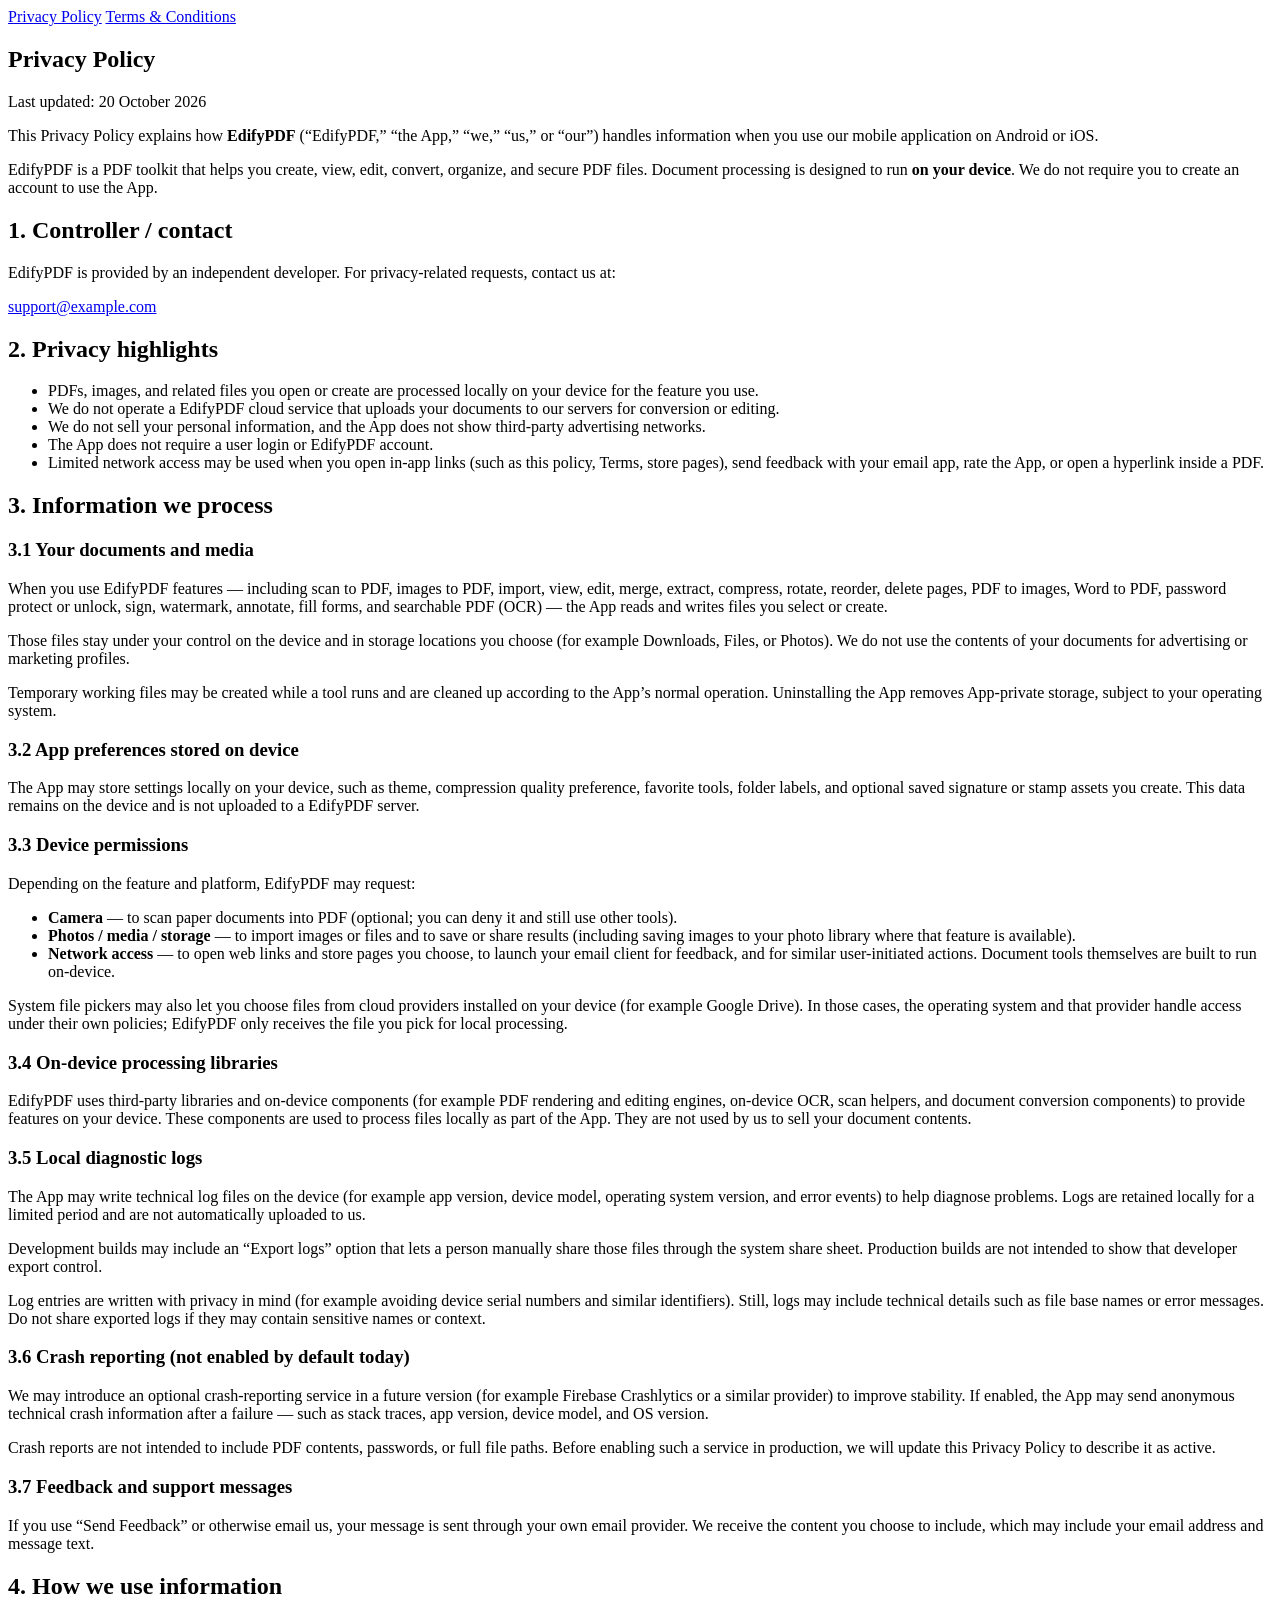
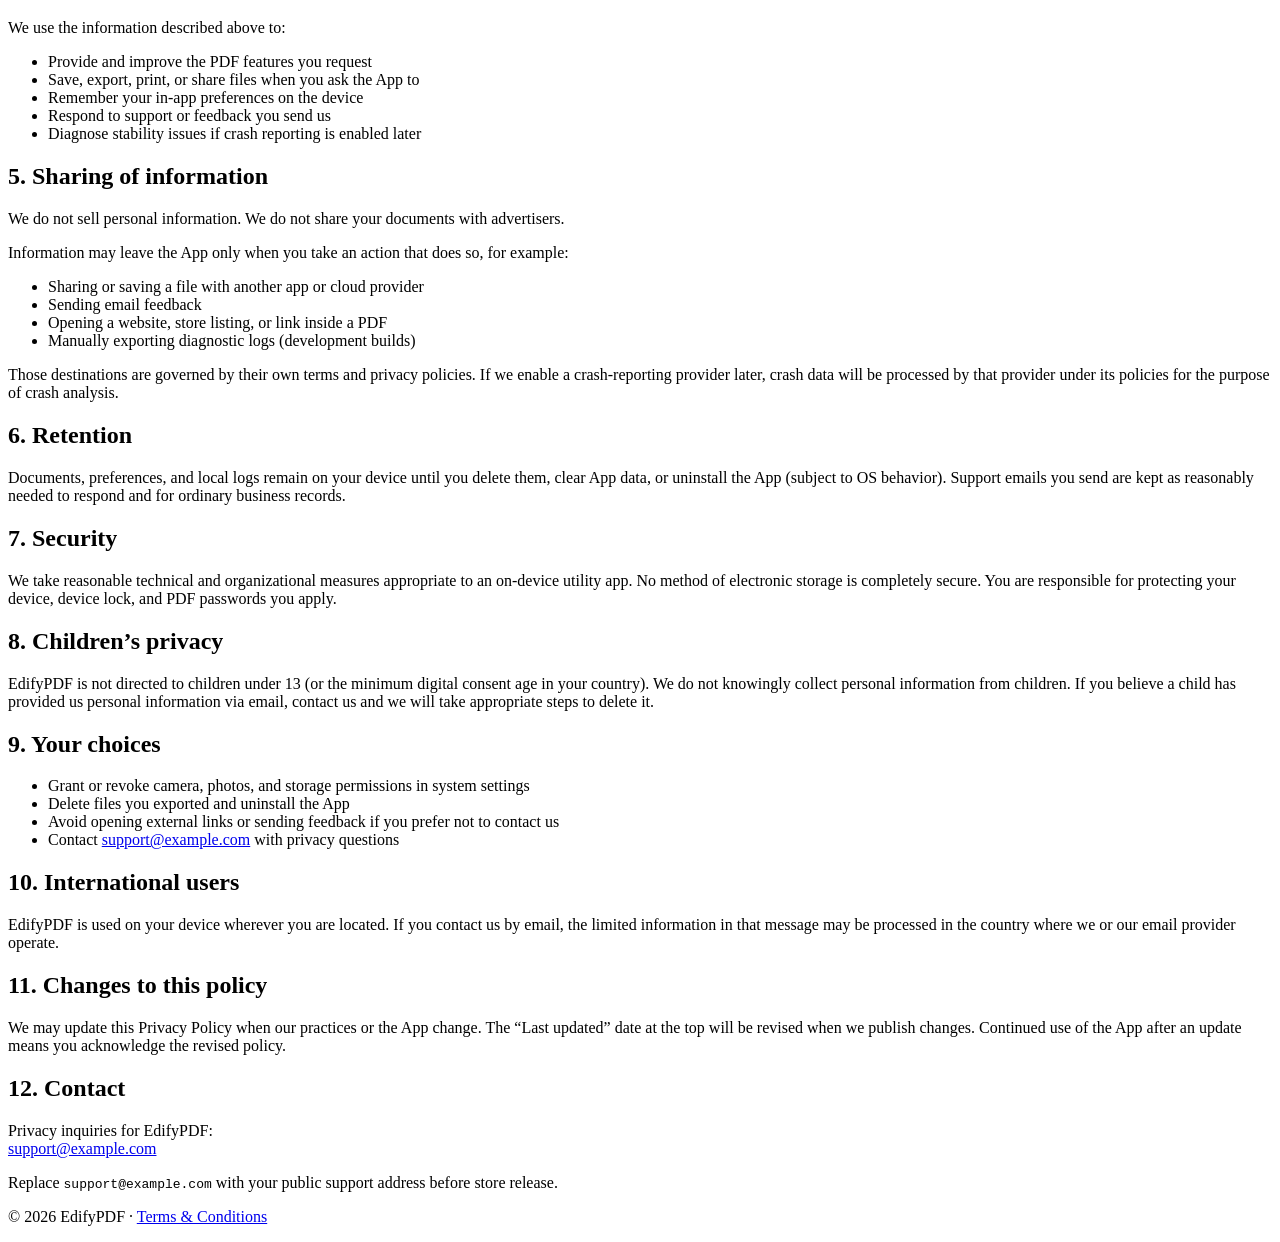
==== privacy.html @ 78667383 "Project name changed" ====
<!DOCTYPE html>
<html lang="en">
  <head>
    <meta charset="utf-8" />
    <meta name="viewport" content="width=device-width, initial-scale=1" />
    <title>Privacy Policy — EdifyPDF</title>
    <meta
      name="description"
      content="Privacy Policy for the EdifyPDF mobile application."
    />
    <link rel="stylesheet" href="styles.css" />
  </head>
  <body>
    <header>
      <nav>
        <a href="privacy.html">Privacy Policy</a>
        <a href="terms.html">Terms &amp; Conditions</a>
      </nav>
    </header>
    <main>
      <article class="card">
        <h1>Privacy Policy</h1>
        <p class="muted">Last updated: 20 October 2026</p>

        <p>
          This Privacy Policy explains how <strong>EdifyPDF</strong> (“EdifyPDF,” “the App,” “we,” “us,” or “our”) handles information when you
          use our mobile application on Android or iOS.
        </p>
        <p>
          EdifyPDF is a PDF toolkit that helps you create, view, edit, convert,
          organize, and secure PDF files. Document processing is designed to run
          <strong>on your device</strong>. We do not require you to create an
          account to use the App.
        </p>

        <h2>1. Controller / contact</h2>
        <p>
          EdifyPDF is provided by an independent developer. For privacy-related
          requests, contact us at:
        </p>
        <p>
          <!-- Replace with your public support address before store release. -->
          <a href="mailto:support@example.com">support@example.com</a>
        </p>

        <h2>2. Privacy highlights</h2>
        <ul>
          <li>
            PDFs, images, and related files you open or create are processed
            locally on your device for the feature you use.
          </li>
          <li>
            We do not operate a EdifyPDF cloud service that uploads your
            documents to our servers for conversion or editing.
          </li>
          <li>
            We do not sell your personal information, and the App does not show
            third-party advertising networks.
          </li>
          <li>
            The App does not require a user login or EdifyPDF account.
          </li>
          <li>
            Limited network access may be used when you open in-app links (such
            as this policy, Terms, store pages), send feedback with your email
            app, rate the App, or open a hyperlink inside a PDF.
          </li>
        </ul>

        <h2>3. Information we process</h2>

        <h3>3.1 Your documents and media</h3>
        <p>
          When you use EdifyPDF features — including scan to PDF, images to
          PDF, import, view, edit, merge, extract, compress, rotate, reorder,
          delete pages, PDF to images, Word to PDF, password protect or unlock,
          sign, watermark, annotate, fill forms, and searchable PDF (OCR) —
          the App reads and writes files you select or create.
        </p>
        <p>
          Those files stay under your control on the device and in storage
          locations you choose (for example Downloads, Files, or Photos). We do
          not use the contents of your documents for advertising or marketing
          profiles.
        </p>
        <p>
          Temporary working files may be created while a tool runs and are
          cleaned up according to the App’s normal operation. Uninstalling the
          App removes App-private storage, subject to your operating system.
        </p>

        <h3>3.2 App preferences stored on device</h3>
        <p>
          The App may store settings locally on your device, such as theme,
          compression quality preference, favorite tools, folder labels, and
          optional saved signature or stamp assets you create. This data remains
          on the device and is not uploaded to a EdifyPDF server.
        </p>

        <h3>3.3 Device permissions</h3>
        <p>
          Depending on the feature and platform, EdifyPDF may request:
        </p>
        <ul>
          <li>
            <strong>Camera</strong> — to scan paper documents into PDF
            (optional; you can deny it and still use other tools).
          </li>
          <li>
            <strong>Photos / media / storage</strong> — to import images or
            files and to save or share results (including saving images to your
            photo library where that feature is available).
          </li>
          <li>
            <strong>Network access</strong> — to open web links and store pages
            you choose, to launch your email client for feedback, and for
            similar user-initiated actions. Document tools themselves are built
            to run on-device.
          </li>
        </ul>
        <p>
          System file pickers may also let you choose files from cloud providers
          installed on your device (for example Google Drive). In those cases,
          the operating system and that provider handle access under their own
          policies; EdifyPDF only receives the file you pick for local
          processing.
        </p>

        <h3>3.4 On-device processing libraries</h3>
        <p>
          EdifyPDF uses third-party libraries and on-device components (for
          example PDF rendering and editing engines, on-device OCR, scan helpers,
          and document conversion components) to provide features on your
          device. These components are used to process files locally as part of
          the App. They are not used by us to sell your document contents.
        </p>

        <h3>3.5 Local diagnostic logs</h3>
        <p>
          The App may write technical log files on the device (for example app
          version, device model, operating system version, and error events) to
          help diagnose problems. Logs are retained locally for a limited period
          and are not automatically uploaded to us.
        </p>
        <p>
          Development builds may include an “Export logs” option that lets a
          person manually share those files through the system share sheet.
          Production builds are not intended to show that developer export
          control.
        </p>
        <p>
          Log entries are written with privacy in mind (for example avoiding
          device serial numbers and similar identifiers). Still, logs may
          include technical details such as file base names or error messages.
          Do not share exported logs if they may contain sensitive names or
          context.
        </p>

        <h3>3.6 Crash reporting (not enabled by default today)</h3>
        <p>
          We may introduce an optional crash-reporting service in a future
          version (for example Firebase Crashlytics or a similar provider) to
          improve stability. If enabled, the App may send anonymous technical
          crash information after a failure — such as stack traces, app version,
          device model, and OS version.
        </p>
        <p>
          Crash reports are not intended to include PDF contents, passwords, or
          full file paths. Before enabling such a service in production, we will
          update this Privacy Policy to describe it as active.
        </p>

        <h3>3.7 Feedback and support messages</h3>
        <p>
          If you use “Send Feedback” or otherwise email us, your message is sent
          through your own email provider. We receive the content you choose to
          include, which may include your email address and message text.
        </p>

        <h2>4. How we use information</h2>
        <p>We use the information described above to:</p>
        <ul>
          <li>Provide and improve the PDF features you request</li>
          <li>Save, export, print, or share files when you ask the App to</li>
          <li>Remember your in-app preferences on the device</li>
          <li>Respond to support or feedback you send us</li>
          <li>
            Diagnose stability issues if crash reporting is enabled later
          </li>
        </ul>

        <h2>5. Sharing of information</h2>
        <p>
          We do not sell personal information. We do not share your documents
          with advertisers.
        </p>
        <p>
          Information may leave the App only when you take an action that does
          so, for example:
        </p>
        <ul>
          <li>Sharing or saving a file with another app or cloud provider</li>
          <li>Sending email feedback</li>
          <li>Opening a website, store listing, or link inside a PDF</li>
          <li>Manually exporting diagnostic logs (development builds)</li>
        </ul>
        <p>
          Those destinations are governed by their own terms and privacy
          policies. If we enable a crash-reporting provider later, crash data
          will be processed by that provider under its policies for the purpose
          of crash analysis.
        </p>

        <h2>6. Retention</h2>
        <p>
          Documents, preferences, and local logs remain on your device until you
          delete them, clear App data, or uninstall the App (subject to OS
          behavior). Support emails you send are kept as reasonably needed to
          respond and for ordinary business records.
        </p>

        <h2>7. Security</h2>
        <p>
          We take reasonable technical and organizational measures appropriate
          to an on-device utility app. No method of electronic storage is
          completely secure. You are responsible for protecting your device,
          device lock, and PDF passwords you apply.
        </p>

        <h2>8. Children’s privacy</h2>
        <p>
          EdifyPDF is not directed to children under 13 (or the minimum digital
          consent age in your country). We do not knowingly collect personal
          information from children. If you believe a child has provided us
          personal information via email, contact us and we will take
          appropriate steps to delete it.
        </p>

        <h2>9. Your choices</h2>
        <ul>
          <li>Grant or revoke camera, photos, and storage permissions in system settings</li>
          <li>Delete files you exported and uninstall the App</li>
          <li>Avoid opening external links or sending feedback if you prefer not to contact us</li>
          <li>
            Contact
            <a href="mailto:support@example.com">support@example.com</a>
            with privacy questions
          </li>
        </ul>

        <h2>10. International users</h2>
        <p>
          EdifyPDF is used on your device wherever you are located. If you
          contact us by email, the limited information in that message may be
          processed in the country where we or our email provider operate.
        </p>

        <h2>11. Changes to this policy</h2>
        <p>
          We may update this Privacy Policy when our practices or the App
          change. The “Last updated” date at the top will be revised when we
          publish changes. Continued use of the App after an update means you
          acknowledge the revised policy.
        </p>

        <h2>12. Contact</h2>
        <p>
          Privacy inquiries for EdifyPDF:<br />
          <a href="mailto:support@example.com">support@example.com</a>
        </p>
        <p class="muted">
          Replace <code>support@example.com</code> with your public support
          address before store release.
        </p>
      </article>
    </main>
    <footer>
      <p>© 2026 EdifyPDF · <a href="terms.html">Terms &amp; Conditions</a></p>
    </footer>
  </body>
</html>
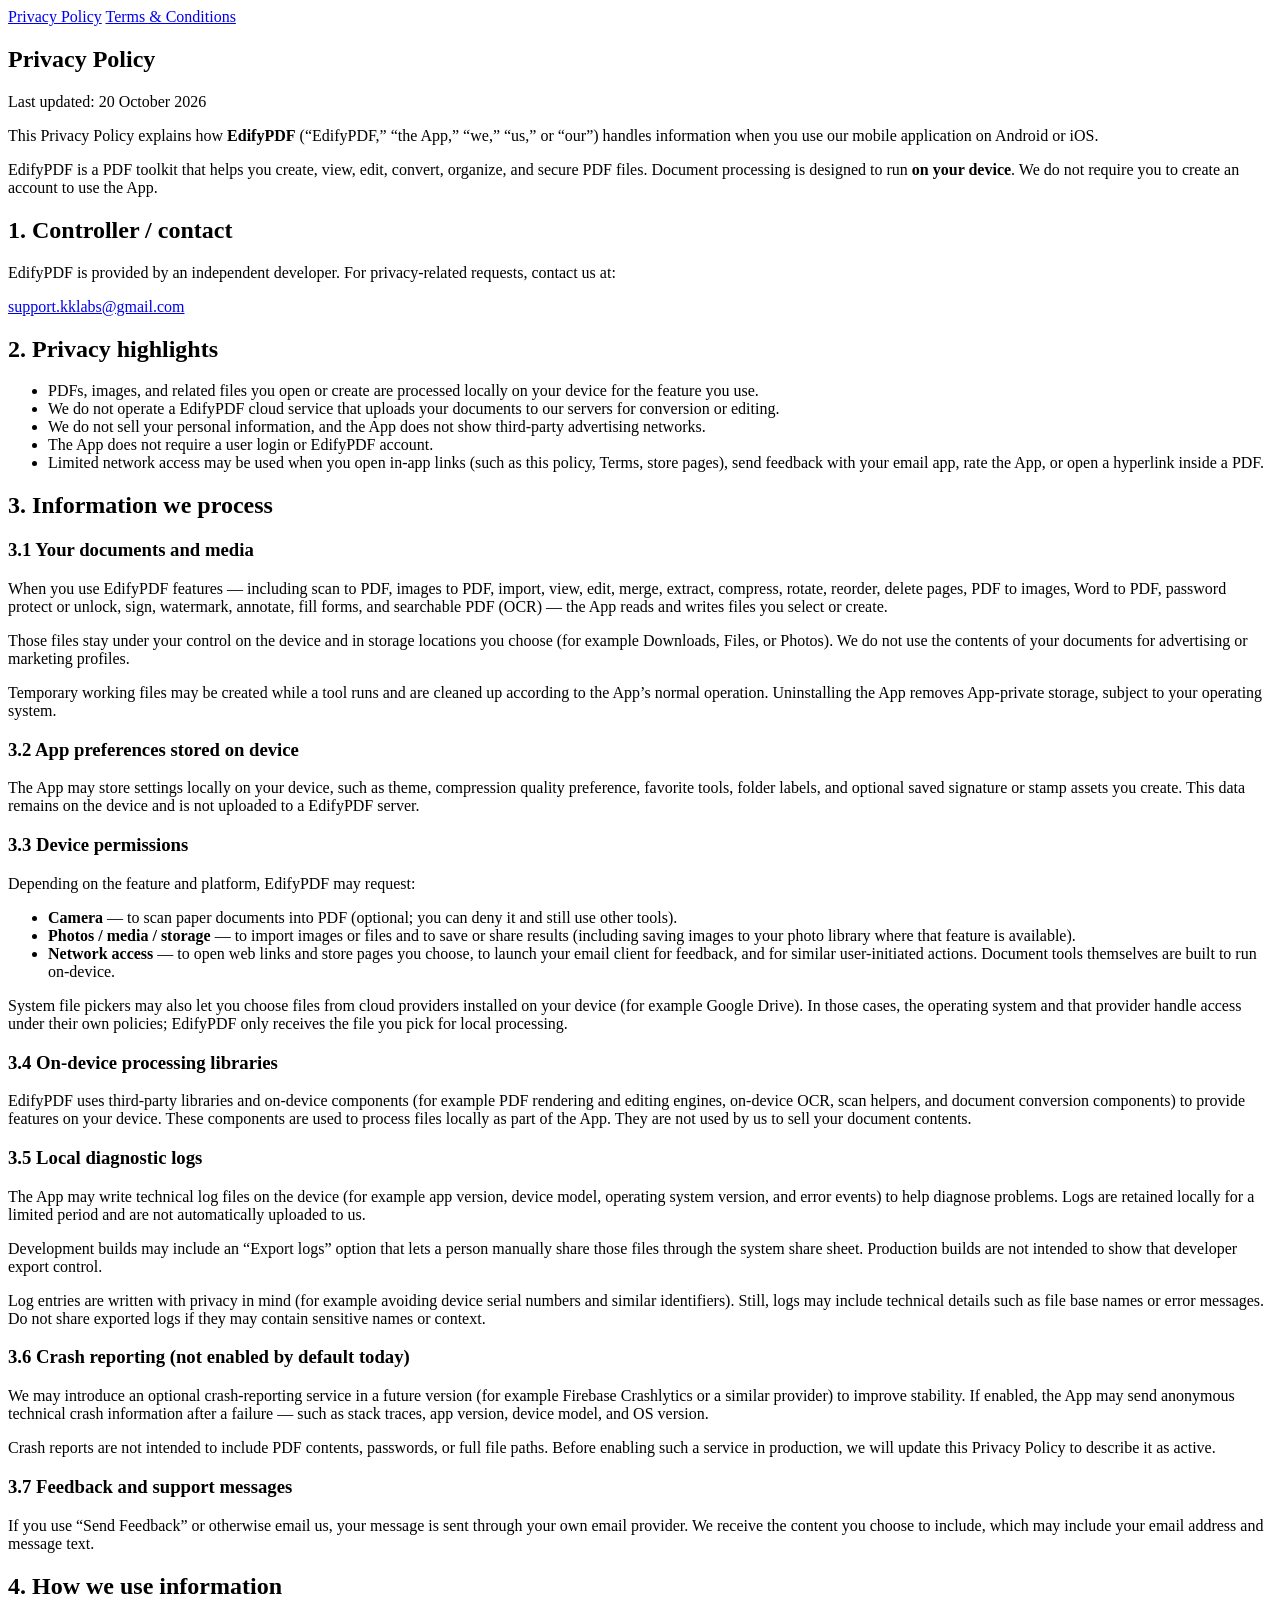
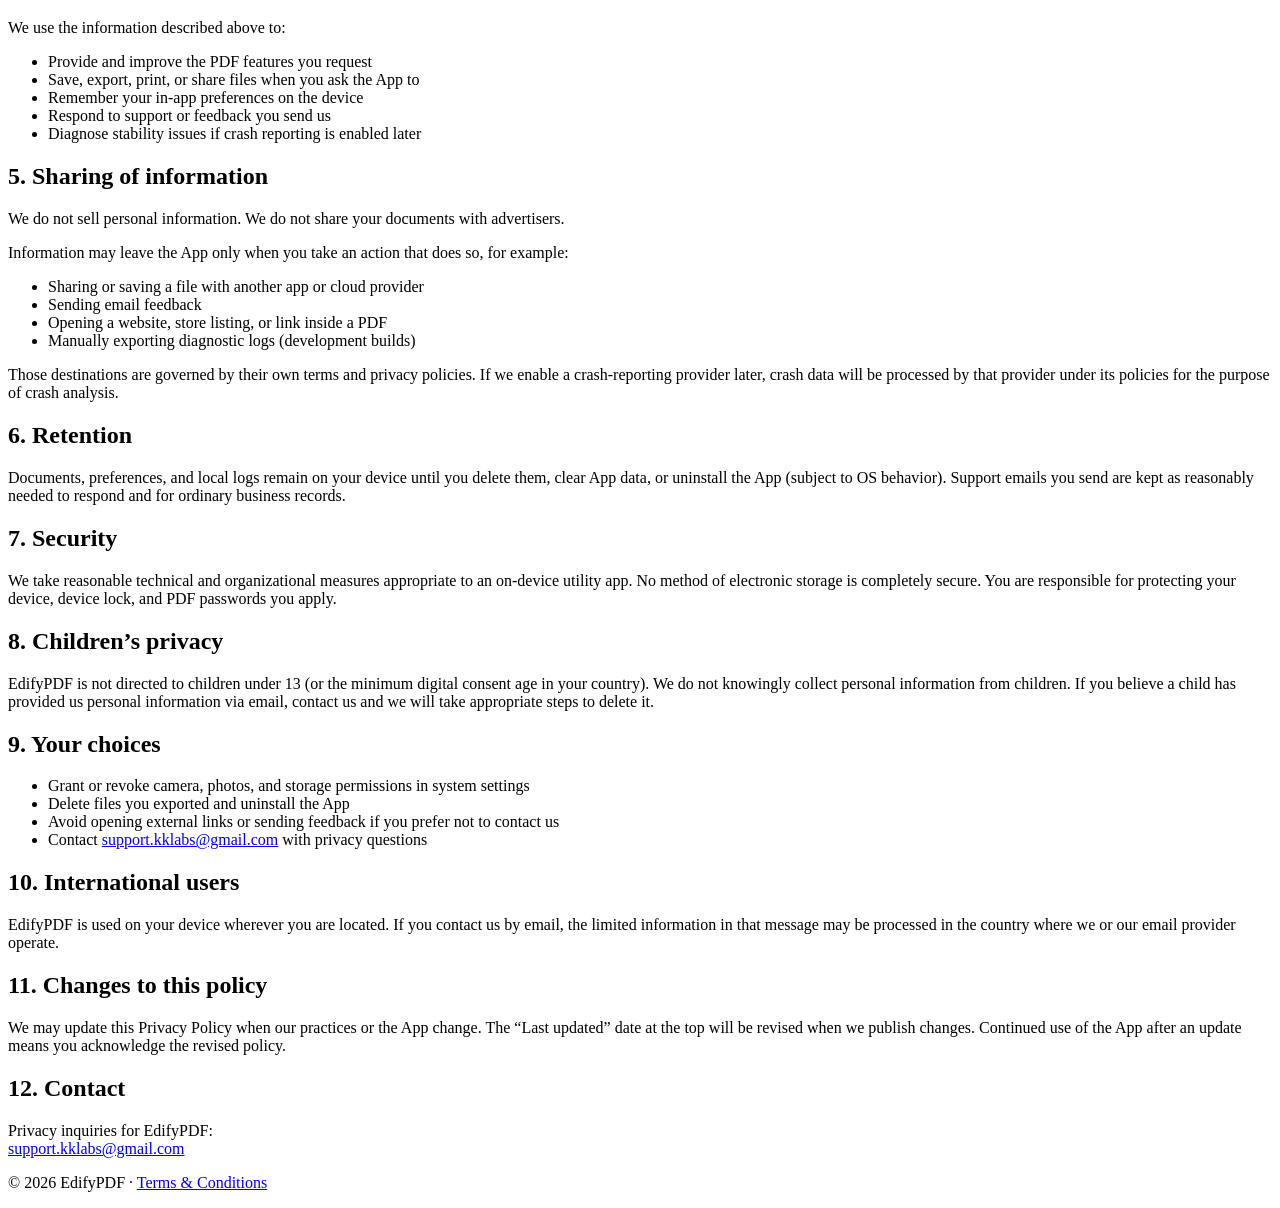
==== commit 75d92736: "added email address" ====
--- a/privacy.html
+++ b/privacy.html
@@ -40,7 +40,7 @@
         </p>
         <p>
           <!-- Replace with your public support address before store release. -->
-          <a href="mailto:support@example.com">support@example.com</a>
+          <a href="mailto:support.kklabs@gmail.com">support.kklabs@gmail.com</a>
         </p>
 
         <h2>2. Privacy highlights</h2>
@@ -243,7 +243,7 @@
           <li>Avoid opening external links or sending feedback if you prefer not to contact us</li>
           <li>
             Contact
-            <a href="mailto:support@example.com">support@example.com</a>
+            <a href="mailto:support.kklabs@gmail.com">support.kklabs@gmail.com</a>
             with privacy questions
           </li>
         </ul>
@@ -266,11 +266,7 @@
         <h2>12. Contact</h2>
         <p>
           Privacy inquiries for EdifyPDF:<br />
-          <a href="mailto:support@example.com">support@example.com</a>
-        </p>
-        <p class="muted">
-          Replace <code>support@example.com</code> with your public support
-          address before store release.
+          <a href="mailto:support.kklabs@gmail.com">support.kklabs@gmail.com</a>
         </p>
       </article>
     </main>
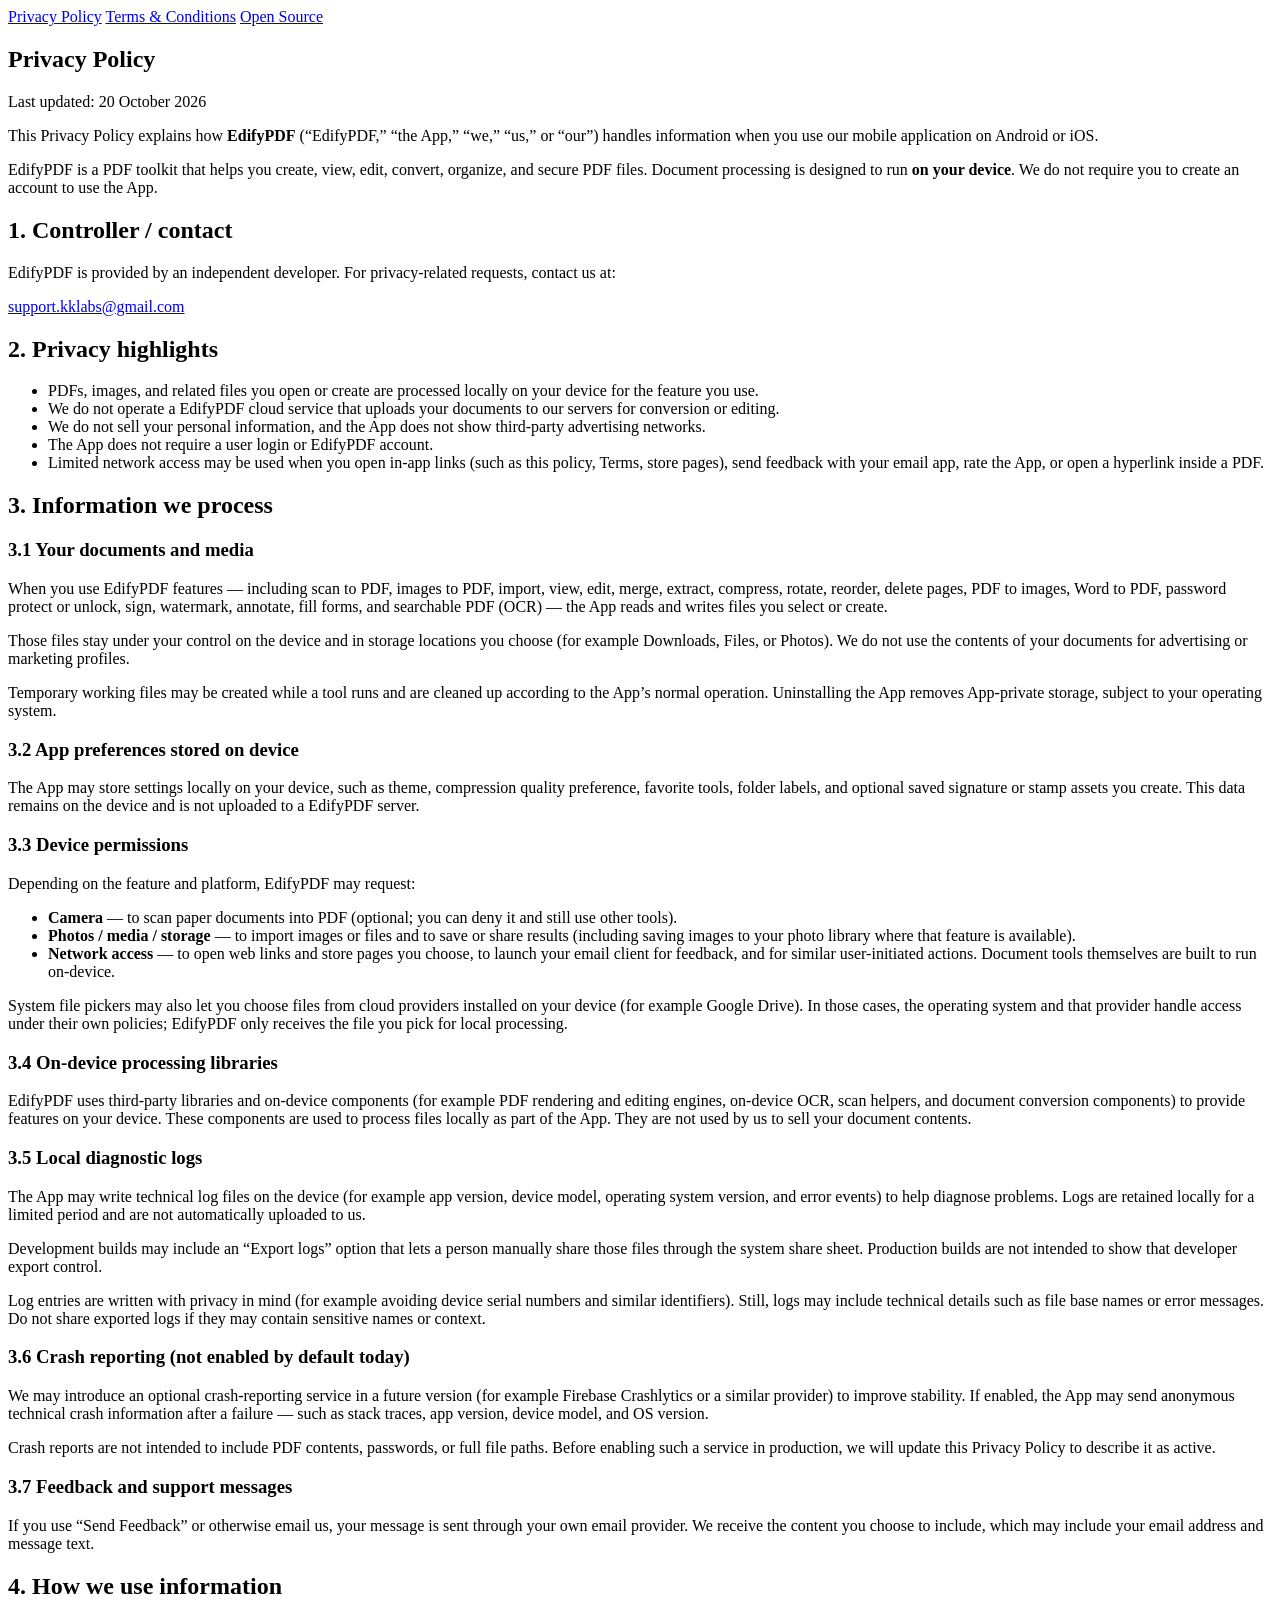
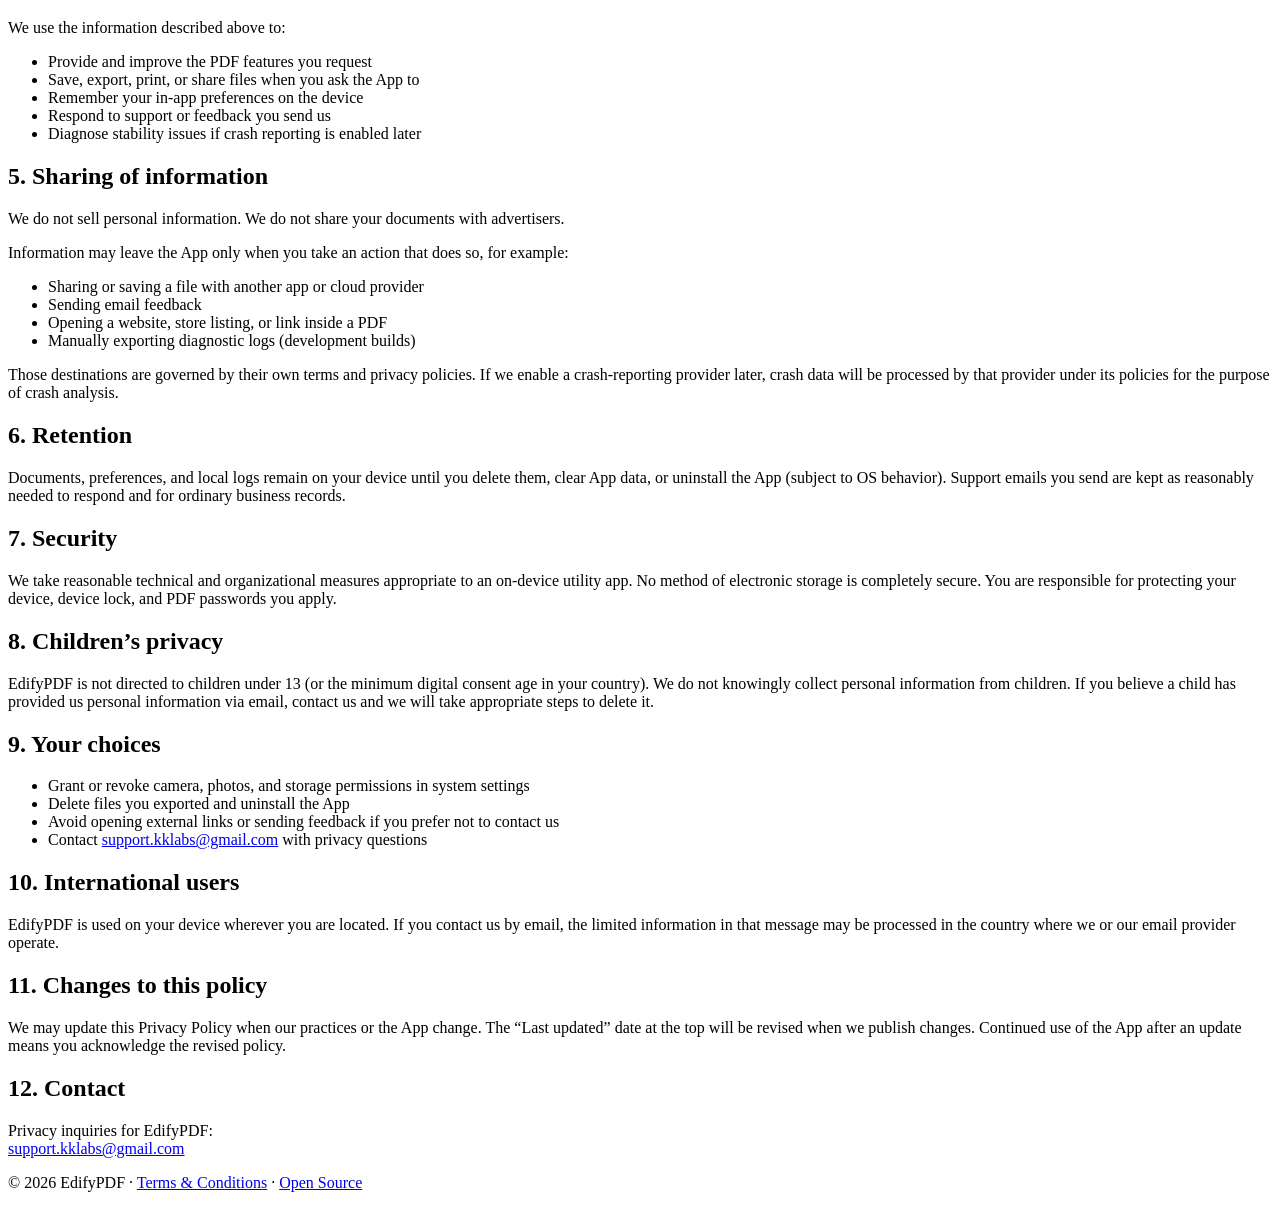
==== commit 792b971a: "licensing related info added" ====
--- a/privacy.html
+++ b/privacy.html
@@ -15,6 +15,7 @@
       <nav>
         <a href="privacy.html">Privacy Policy</a>
         <a href="terms.html">Terms &amp; Conditions</a>
+        <a href="open-source.html">Open Source</a>
       </nav>
     </header>
     <main>
@@ -271,7 +272,7 @@
       </article>
     </main>
     <footer>
-      <p>© 2026 EdifyPDF · <a href="terms.html">Terms &amp; Conditions</a></p>
+      <p>© 2026 EdifyPDF · <a href="terms.html">Terms &amp; Conditions</a> · <a href="open-source.html">Open Source</a></p>
     </footer>
   </body>
 </html>
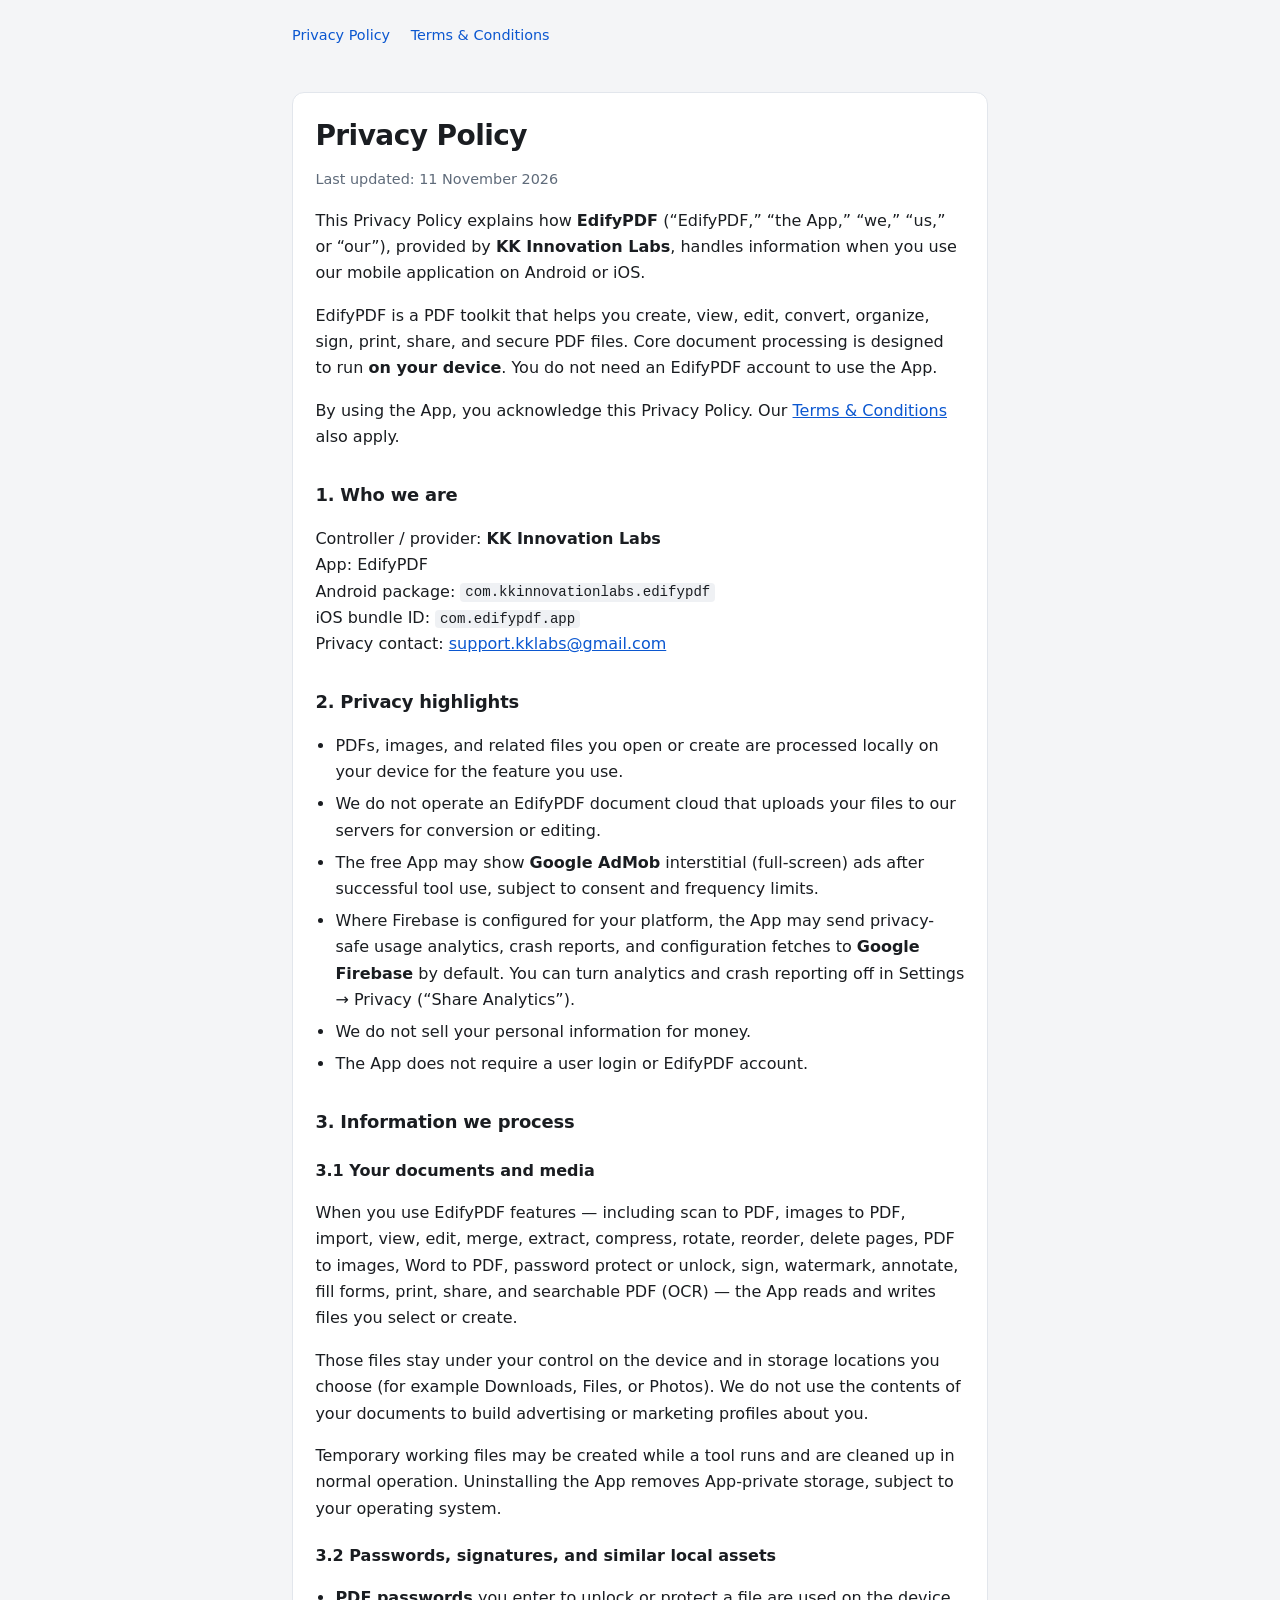
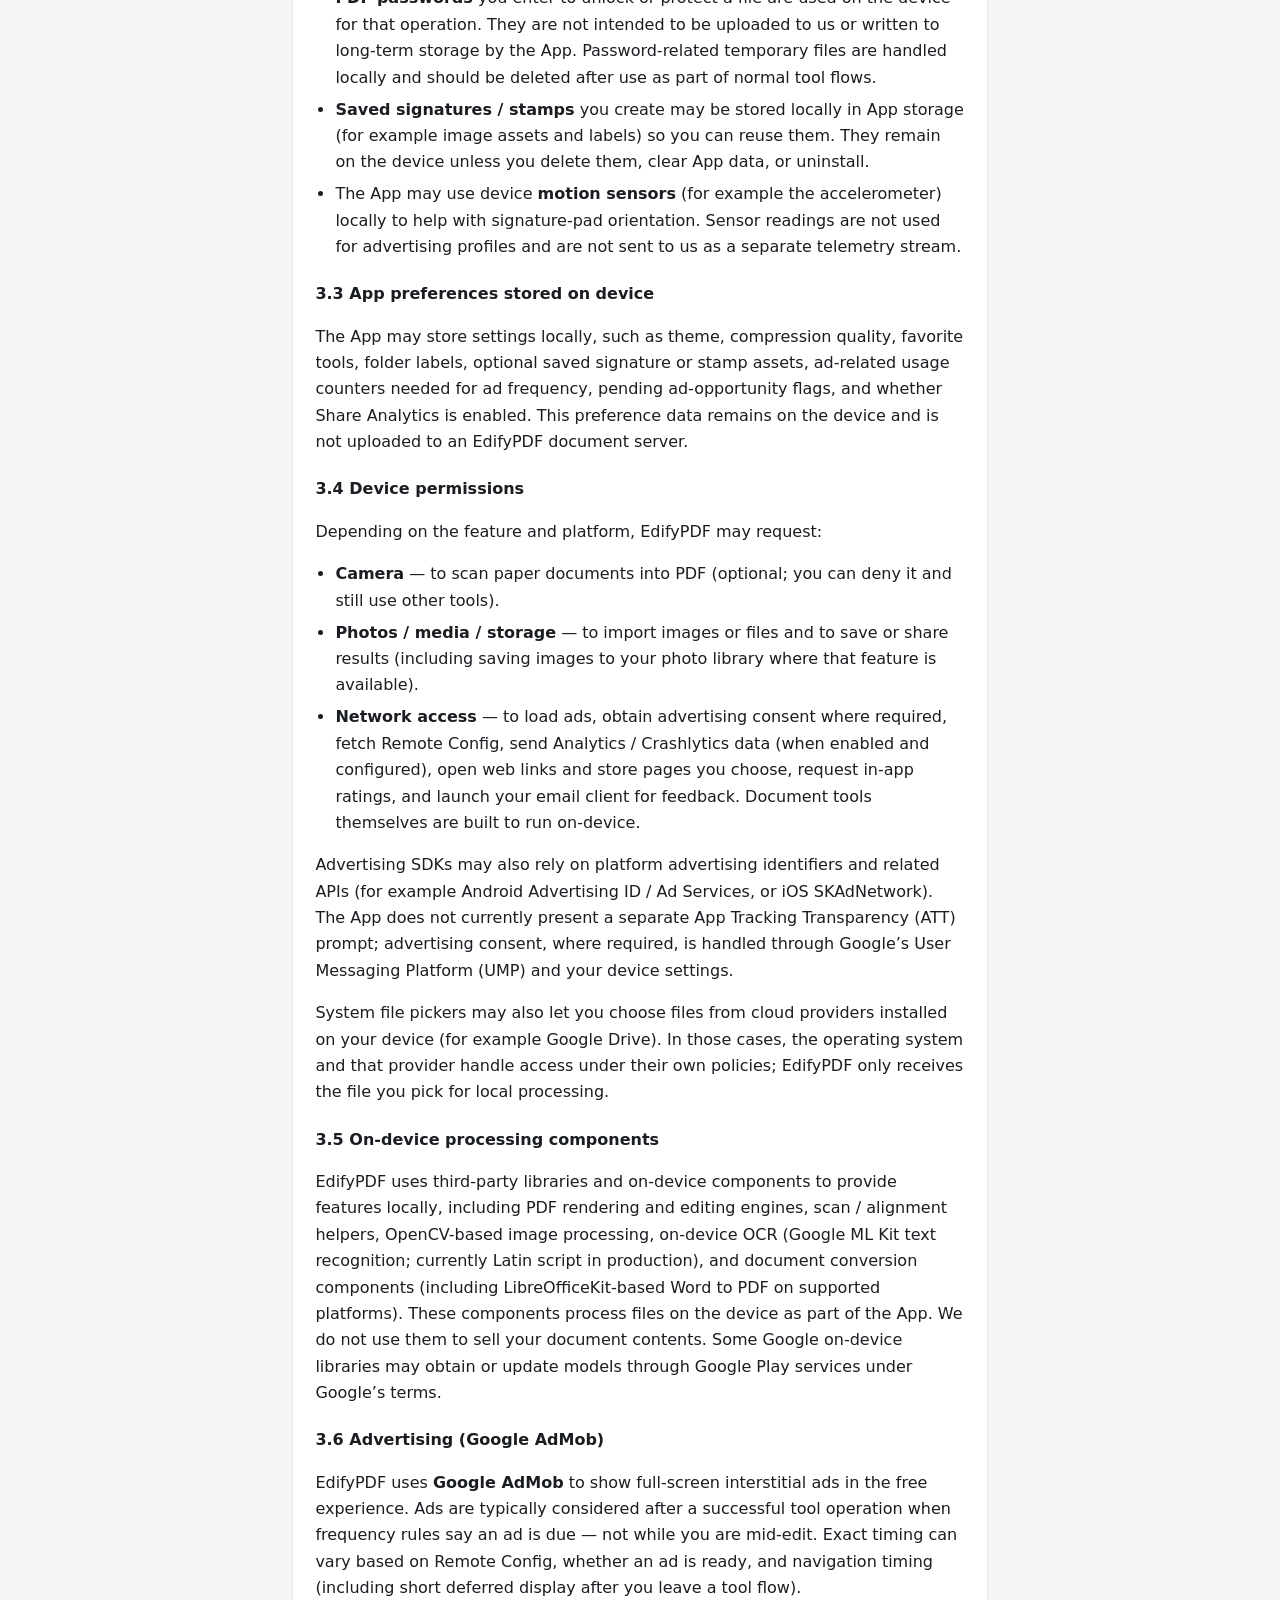
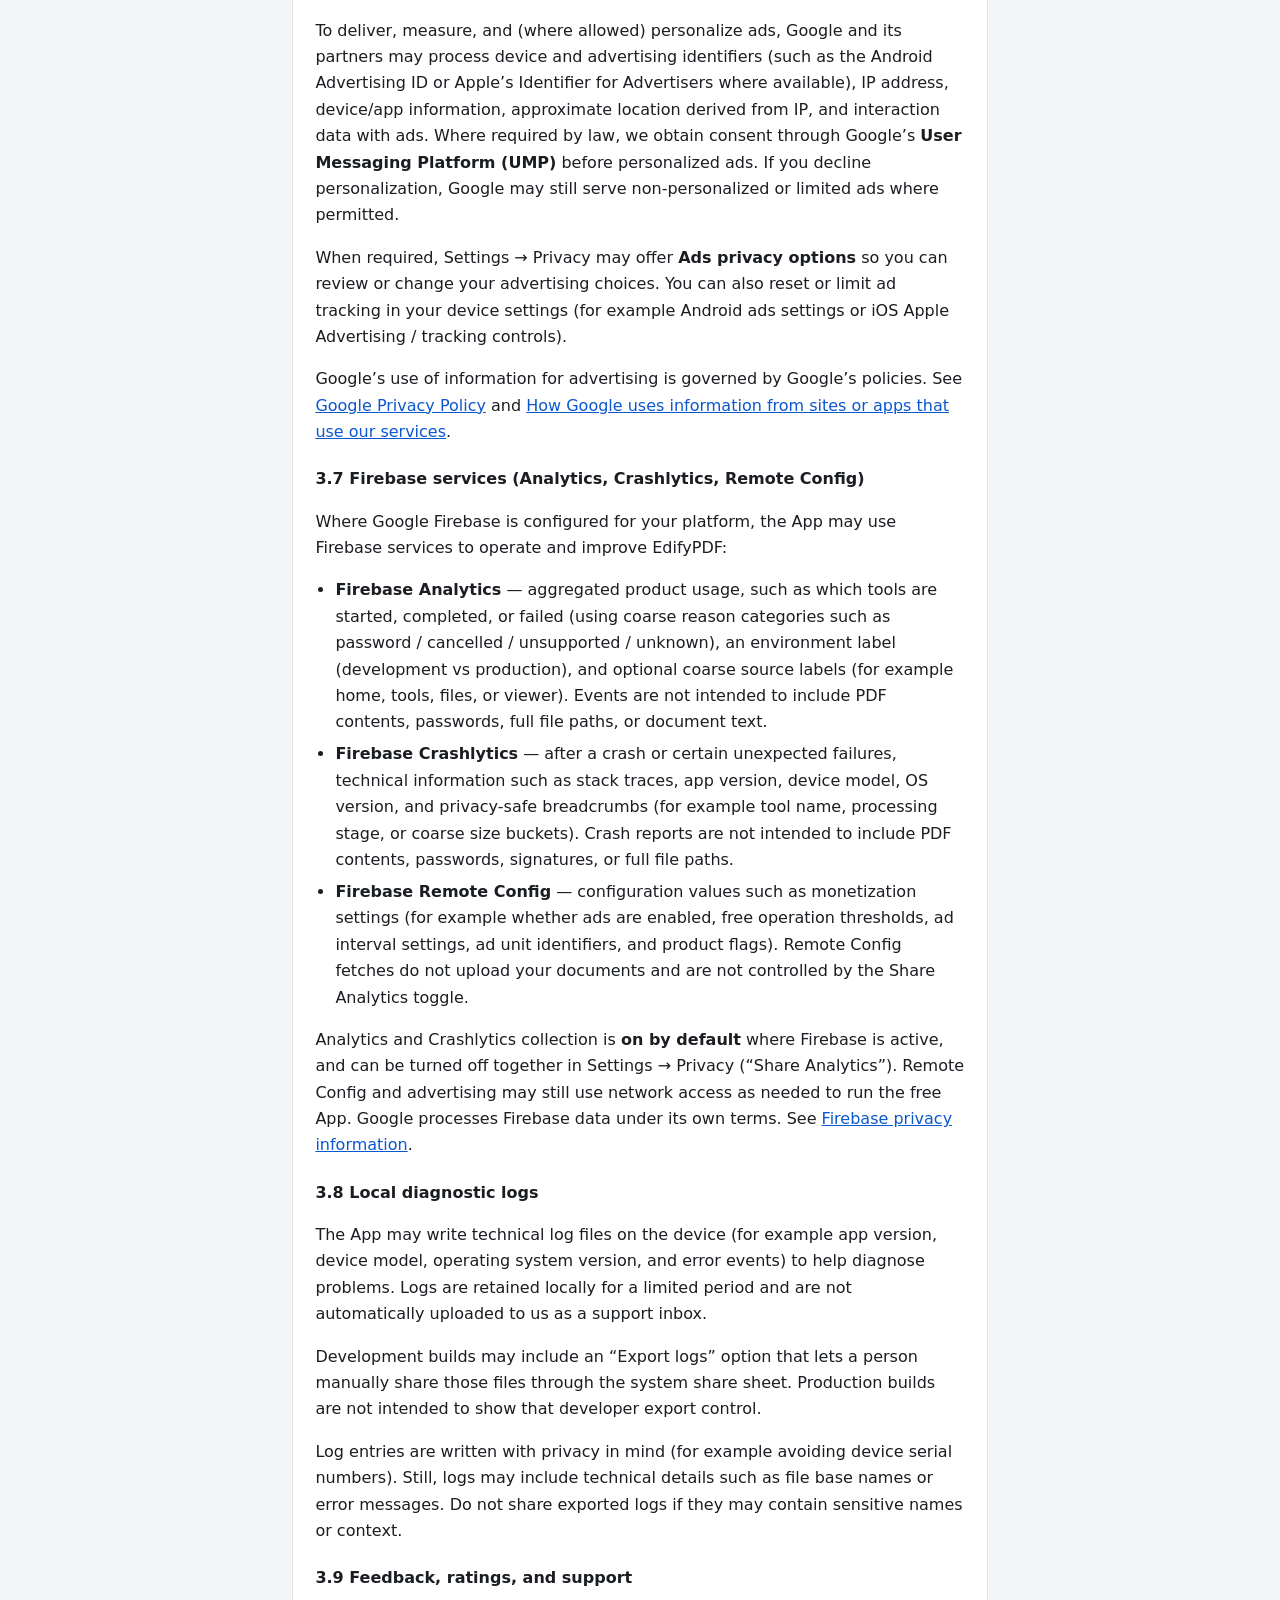
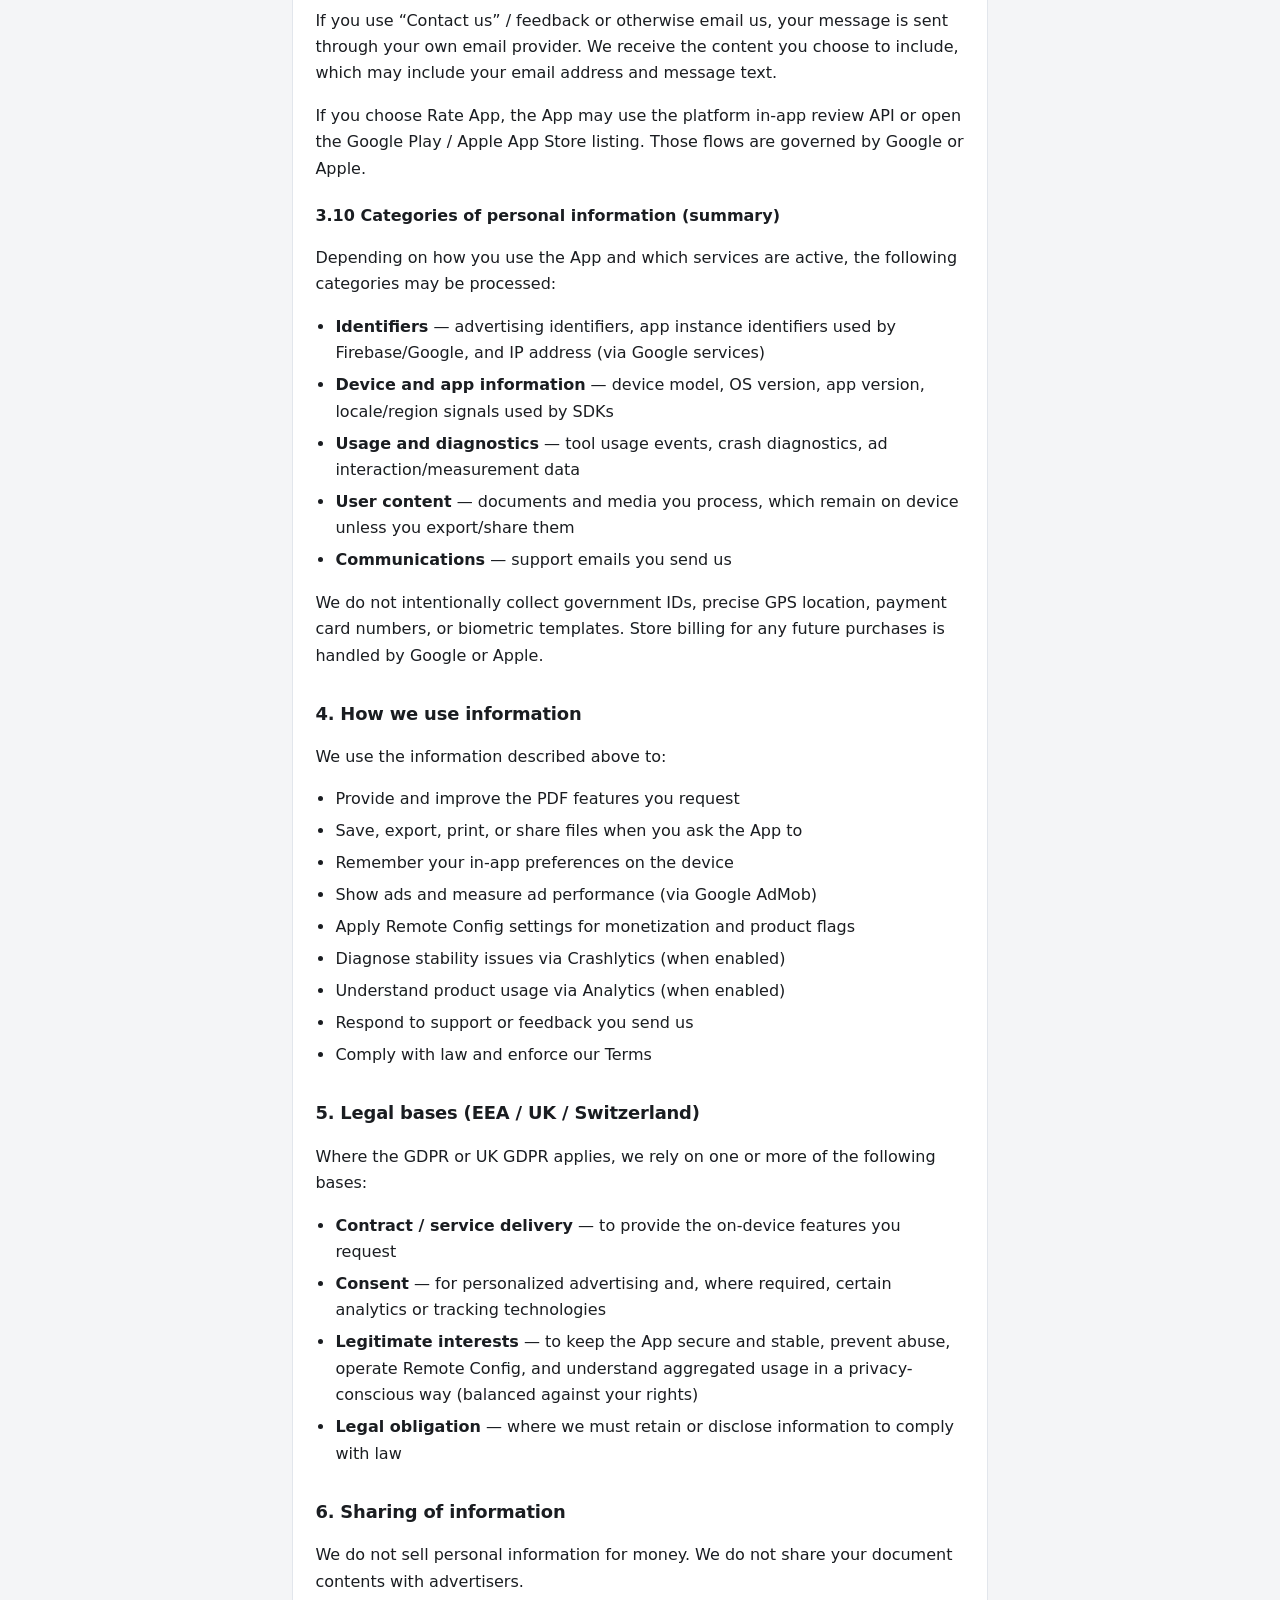
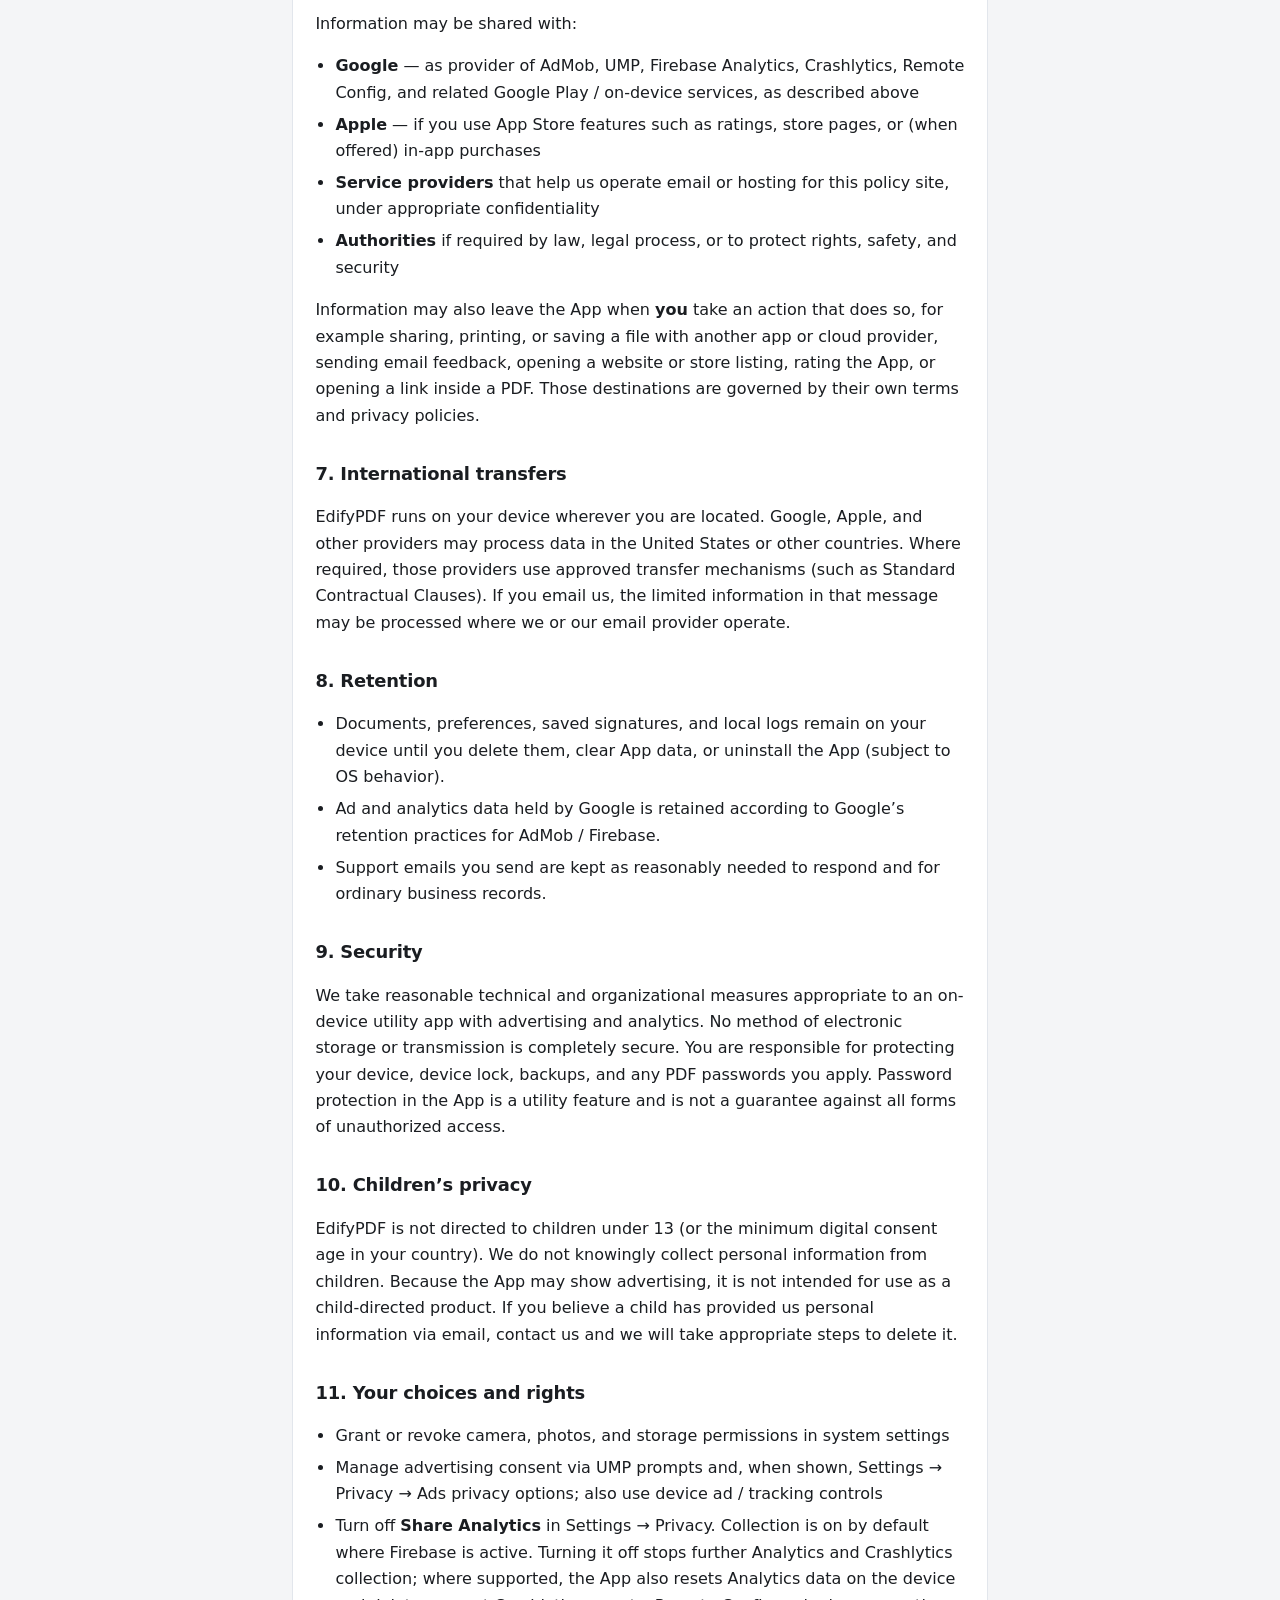
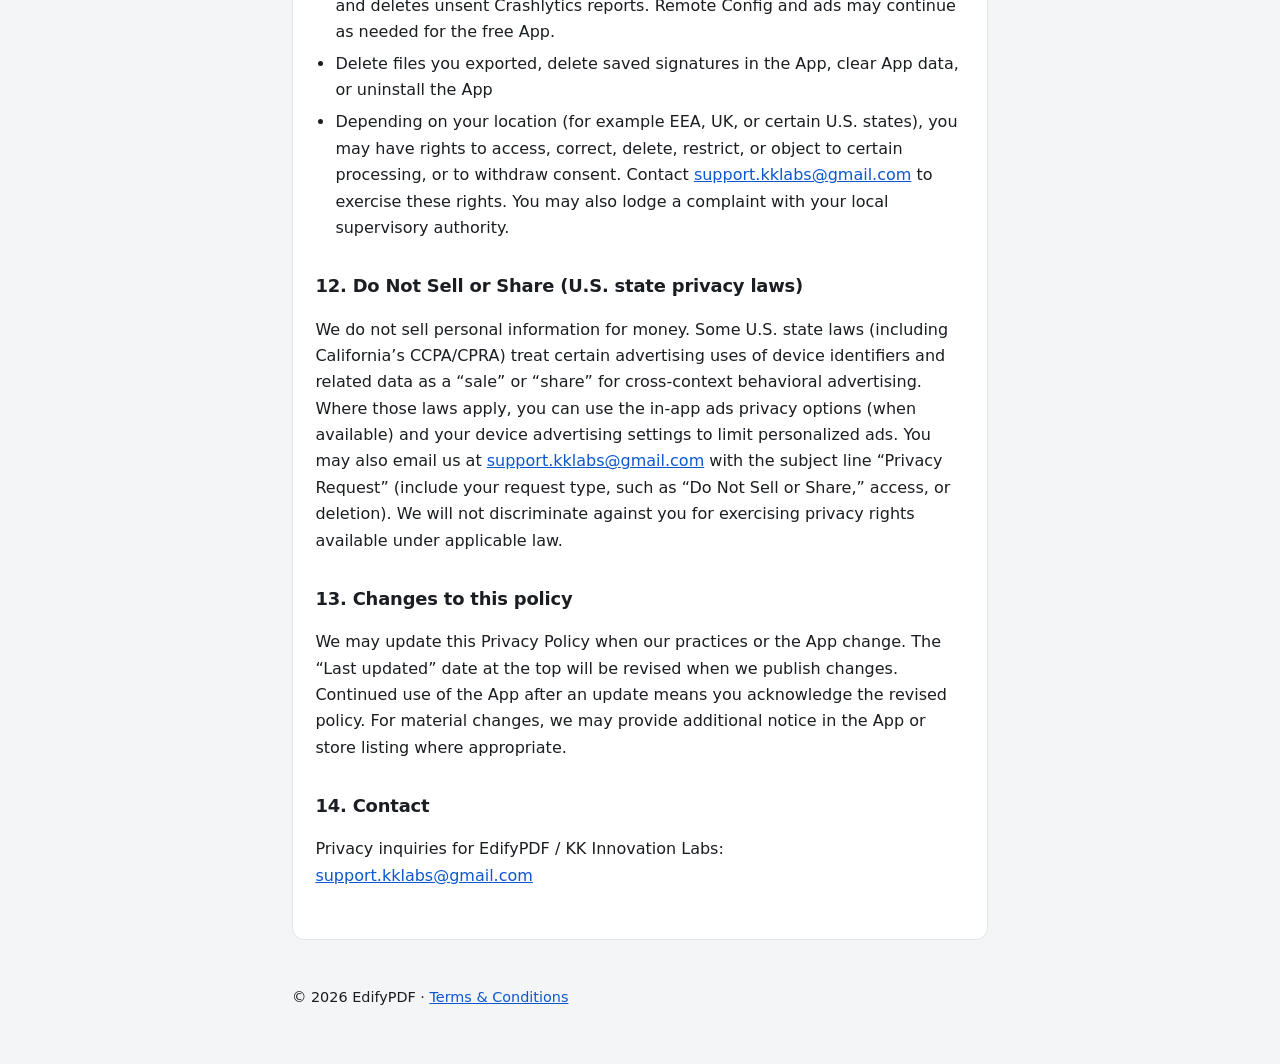
==== commit 2c447d88: "All pages improved" ====
--- a/privacy.html
+++ b/privacy.html
@@ -6,7 +6,7 @@
     <title>Privacy Policy — EdifyPDF</title>
     <meta
       name="description"
-      content="Privacy Policy for the EdifyPDF mobile application."
+      content="Privacy Policy for EdifyPDF: on-device PDF tools, advertising, analytics, and your choices."
     />
     <link rel="stylesheet" href="styles.css" />
   </head>
@@ -15,32 +15,38 @@
       <nav>
         <a href="privacy.html">Privacy Policy</a>
         <a href="terms.html">Terms &amp; Conditions</a>
-        <a href="open-source.html">Open Source</a>
       </nav>
     </header>
     <main>
       <article class="card">
         <h1>Privacy Policy</h1>
-        <p class="muted">Last updated: 20 October 2026</p>
-
-        <p>
-          This Privacy Policy explains how <strong>EdifyPDF</strong> (“EdifyPDF,” “the App,” “we,” “us,” or “our”) handles information when you
-          use our mobile application on Android or iOS.
+        <p class="muted">Last updated: 11 November 2026</p>
+
+        <p>
+          This Privacy Policy explains how <strong>EdifyPDF</strong> (“EdifyPDF,”
+          “the App,” “we,” “us,” or “our”), provided by
+          <strong>KK Innovation Labs</strong>, handles information when you use
+          our mobile application on Android or iOS.
         </p>
         <p>
           EdifyPDF is a PDF toolkit that helps you create, view, edit, convert,
-          organize, and secure PDF files. Document processing is designed to run
-          <strong>on your device</strong>. We do not require you to create an
-          account to use the App.
-        </p>
-
-        <h2>1. Controller / contact</h2>
-        <p>
-          EdifyPDF is provided by an independent developer. For privacy-related
-          requests, contact us at:
-        </p>
-        <p>
-          <!-- Replace with your public support address before store release. -->
+          organize, sign, print, share, and secure PDF files. Core document
+          processing is designed to run <strong>on your device</strong>. You do
+          not need an EdifyPDF account to use the App.
+        </p>
+        <p>
+          By using the App, you acknowledge this Privacy Policy. Our
+          <a href="terms.html">Terms &amp; Conditions</a> also apply.
+        </p>
+
+        <h2>1. Who we are</h2>
+        <p>
+          Controller / provider: <strong>KK Innovation Labs</strong><br />
+          App: EdifyPDF<br />
+          Android package:
+          <code>com.kkinnovationlabs.edifypdf</code><br />
+          iOS bundle ID: <code>com.edifypdf.app</code><br />
+          Privacy contact:
           <a href="mailto:support.kklabs@gmail.com">support.kklabs@gmail.com</a>
         </p>
 
@@ -51,57 +57,82 @@
             locally on your device for the feature you use.
           </li>
           <li>
-            We do not operate a EdifyPDF cloud service that uploads your
-            documents to our servers for conversion or editing.
-          </li>
-          <li>
-            We do not sell your personal information, and the App does not show
-            third-party advertising networks.
-          </li>
-          <li>
-            The App does not require a user login or EdifyPDF account.
-          </li>
-          <li>
-            Limited network access may be used when you open in-app links (such
-            as this policy, Terms, store pages), send feedback with your email
-            app, rate the App, or open a hyperlink inside a PDF.
-          </li>
+            We do not operate an EdifyPDF document cloud that uploads your files
+            to our servers for conversion or editing.
+          </li>
+          <li>
+            The free App may show <strong>Google AdMob</strong> interstitial
+            (full-screen) ads after successful tool use, subject to consent and
+            frequency limits.
+          </li>
+          <li>
+            Where Firebase is configured for your platform, the App may send
+            privacy-safe usage analytics, crash reports, and configuration
+            fetches to <strong>Google Firebase</strong> by default. You can turn
+            analytics and crash reporting off in Settings → Privacy
+            (“Share Analytics”).
+          </li>
+          <li>We do not sell your personal information for money.</li>
+          <li>The App does not require a user login or EdifyPDF account.</li>
         </ul>
 
         <h2>3. Information we process</h2>
 
         <h3>3.1 Your documents and media</h3>
         <p>
-          When you use EdifyPDF features — including scan to PDF, images to
-          PDF, import, view, edit, merge, extract, compress, rotate, reorder,
-          delete pages, PDF to images, Word to PDF, password protect or unlock,
-          sign, watermark, annotate, fill forms, and searchable PDF (OCR) —
-          the App reads and writes files you select or create.
+          When you use EdifyPDF features — including scan to PDF, images to PDF,
+          import, view, edit, merge, extract, compress, rotate, reorder, delete
+          pages, PDF to images, Word to PDF, password protect or unlock, sign,
+          watermark, annotate, fill forms, print, share, and searchable PDF
+          (OCR) — the App reads and writes files you select or create.
         </p>
         <p>
           Those files stay under your control on the device and in storage
           locations you choose (for example Downloads, Files, or Photos). We do
-          not use the contents of your documents for advertising or marketing
-          profiles.
+          not use the contents of your documents to build advertising or
+          marketing profiles about you.
         </p>
         <p>
           Temporary working files may be created while a tool runs and are
-          cleaned up according to the App’s normal operation. Uninstalling the
-          App removes App-private storage, subject to your operating system.
-        </p>
-
-        <h3>3.2 App preferences stored on device</h3>
-        <p>
-          The App may store settings locally on your device, such as theme,
-          compression quality preference, favorite tools, folder labels, and
-          optional saved signature or stamp assets you create. This data remains
-          on the device and is not uploaded to a EdifyPDF server.
-        </p>
-
-        <h3>3.3 Device permissions</h3>
-        <p>
-          Depending on the feature and platform, EdifyPDF may request:
-        </p>
+          cleaned up in normal operation. Uninstalling the App removes
+          App-private storage, subject to your operating system.
+        </p>
+
+        <h3>3.2 Passwords, signatures, and similar local assets</h3>
+        <ul>
+          <li>
+            <strong>PDF passwords</strong> you enter to unlock or protect a file
+            are used on the device for that operation. They are not intended to
+            be uploaded to us or written to long-term storage by the App.
+            Password-related temporary files are handled locally and should be
+            deleted after use as part of normal tool flows.
+          </li>
+          <li>
+            <strong>Saved signatures / stamps</strong> you create may be stored
+            locally in App storage (for example image assets and labels) so you
+            can reuse them. They remain on the device unless you delete them,
+            clear App data, or uninstall.
+          </li>
+          <li>
+            The App may use device <strong>motion sensors</strong> (for example
+            the accelerometer) locally to help with signature-pad orientation.
+            Sensor readings are not used for advertising profiles and are not
+            sent to us as a separate telemetry stream.
+          </li>
+        </ul>
+
+        <h3>3.3 App preferences stored on device</h3>
+        <p>
+          The App may store settings locally, such as theme, compression
+          quality, favorite tools, folder labels, optional saved signature or
+          stamp assets, ad-related usage counters needed for ad frequency,
+          pending ad-opportunity flags, and whether Share Analytics is enabled.
+          This preference data remains on the device and is not uploaded to an
+          EdifyPDF document server.
+        </p>
+
+        <h3>3.4 Device permissions</h3>
+        <p>Depending on the feature and platform, EdifyPDF may request:</p>
         <ul>
           <li>
             <strong>Camera</strong> — to scan paper documents into PDF
@@ -113,12 +144,22 @@
             photo library where that feature is available).
           </li>
           <li>
-            <strong>Network access</strong> — to open web links and store pages
-            you choose, to launch your email client for feedback, and for
-            similar user-initiated actions. Document tools themselves are built
-            to run on-device.
-          </li>
-        </ul>
+            <strong>Network access</strong> — to load ads, obtain advertising
+            consent where required, fetch Remote Config, send Analytics /
+            Crashlytics data (when enabled and configured), open web links and
+            store pages you choose, request in-app ratings, and launch your
+            email client for feedback. Document tools themselves are built to
+            run on-device.
+          </li>
+        </ul>
+        <p>
+          Advertising SDKs may also rely on platform advertising identifiers
+          and related APIs (for example Android Advertising ID / Ad Services,
+          or iOS SKAdNetwork). The App does not currently present a separate
+          App Tracking Transparency (ATT) prompt; advertising consent, where
+          required, is handled through Google’s User Messaging Platform (UMP)
+          and your device settings.
+        </p>
         <p>
           System file pickers may also let you choose files from cloud providers
           installed on your device (for example Google Drive). In those cases,
@@ -127,21 +168,113 @@
           processing.
         </p>
 
-        <h3>3.4 On-device processing libraries</h3>
-        <p>
-          EdifyPDF uses third-party libraries and on-device components (for
-          example PDF rendering and editing engines, on-device OCR, scan helpers,
-          and document conversion components) to provide features on your
-          device. These components are used to process files locally as part of
-          the App. They are not used by us to sell your document contents.
-        </p>
-
-        <h3>3.5 Local diagnostic logs</h3>
+        <h3>3.5 On-device processing components</h3>
+        <p>
+          EdifyPDF uses third-party libraries and on-device components to provide
+          features locally, including PDF rendering and editing engines, scan /
+          alignment helpers, OpenCV-based image processing, on-device OCR (Google
+          ML Kit text recognition; currently Latin script in production), and
+          document conversion components (including LibreOfficeKit-based Word to
+          PDF on supported platforms). These components process files on the
+          device as part of the App. We do not use them to sell your document
+          contents. Some Google on-device libraries may obtain or update models
+          through Google Play services under Google’s terms.
+        </p>
+
+        <h3>3.6 Advertising (Google AdMob)</h3>
+        <p>
+          EdifyPDF uses <strong>Google AdMob</strong> to show full-screen
+          interstitial ads in the free experience. Ads are typically considered
+          after a successful tool operation when frequency rules say an ad is
+          due — not while you are mid-edit. Exact timing can vary based on
+          Remote Config, whether an ad is ready, and navigation timing
+          (including short deferred display after you leave a tool flow).
+        </p>
+        <p>
+          To deliver, measure, and (where allowed) personalize ads, Google and
+          its partners may process device and advertising identifiers (such as
+          the Android Advertising ID or Apple’s Identifier for Advertisers where
+          available), IP address, device/app information, approximate location
+          derived from IP, and interaction data with ads. Where required by law,
+          we obtain consent through Google’s
+          <strong>User Messaging Platform (UMP)</strong> before personalized
+          ads. If you decline personalization, Google may still serve
+          non-personalized or limited ads where permitted.
+        </p>
+        <p>
+          When required, Settings → Privacy may offer
+          <strong>Ads privacy options</strong> so you can review or change your
+          advertising choices. You can also reset or limit ad tracking in your
+          device settings (for example Android ads settings or iOS Apple
+          Advertising / tracking controls).
+        </p>
+        <p>
+          Google’s use of information for advertising is governed by Google’s
+          policies. See
+          <a
+            href="https://policies.google.com/privacy"
+            rel="noopener noreferrer"
+            >Google Privacy Policy</a
+          >
+          and
+          <a
+            href="https://policies.google.com/technologies/ads"
+            rel="noopener noreferrer"
+            >How Google uses information from sites or apps that use our
+            services</a
+          >.
+        </p>
+
+        <h3>3.7 Firebase services (Analytics, Crashlytics, Remote Config)</h3>
+        <p>
+          Where Google Firebase is configured for your platform, the App may use
+          Firebase services to operate and improve EdifyPDF:
+        </p>
+        <ul>
+          <li>
+            <strong>Firebase Analytics</strong> — aggregated product usage, such
+            as which tools are started, completed, or failed (using coarse
+            reason categories such as password / cancelled / unsupported /
+            unknown), an environment label (development vs production), and
+            optional coarse source labels (for example home, tools, files, or
+            viewer). Events are not intended to include PDF contents, passwords,
+            full file paths, or document text.
+          </li>
+          <li>
+            <strong>Firebase Crashlytics</strong> — after a crash or certain
+            unexpected failures, technical information such as stack traces, app
+            version, device model, OS version, and privacy-safe breadcrumbs (for
+            example tool name, processing stage, or coarse size buckets). Crash
+            reports are not intended to include PDF contents, passwords,
+            signatures, or full file paths.
+          </li>
+          <li>
+            <strong>Firebase Remote Config</strong> — configuration values such
+            as monetization settings (for example whether ads are enabled, free
+            operation thresholds, ad interval settings, ad unit identifiers, and
+            product flags). Remote Config fetches do not upload your documents
+            and are not controlled by the Share Analytics toggle.
+          </li>
+        </ul>
+        <p>
+          Analytics and Crashlytics collection is <strong>on by default</strong>
+          where Firebase is active, and can be turned off together in Settings →
+          Privacy (“Share Analytics”). Remote Config and advertising may still
+          use network access as needed to run the free App. Google processes
+          Firebase data under its own terms. See
+          <a
+            href="https://firebase.google.com/support/privacy"
+            rel="noopener noreferrer"
+            >Firebase privacy information</a
+          >.
+        </p>
+
+        <h3>3.8 Local diagnostic logs</h3>
         <p>
           The App may write technical log files on the device (for example app
           version, device model, operating system version, and error events) to
           help diagnose problems. Logs are retained locally for a limited period
-          and are not automatically uploaded to us.
+          and are not automatically uploaded to us as a support inbox.
         </p>
         <p>
           Development builds may include an “Export logs” option that lets a
@@ -151,31 +284,55 @@
         </p>
         <p>
           Log entries are written with privacy in mind (for example avoiding
-          device serial numbers and similar identifiers). Still, logs may
-          include technical details such as file base names or error messages.
-          Do not share exported logs if they may contain sensitive names or
-          context.
-        </p>
-
-        <h3>3.6 Crash reporting (not enabled by default today)</h3>
-        <p>
-          We may introduce an optional crash-reporting service in a future
-          version (for example Firebase Crashlytics or a similar provider) to
-          improve stability. If enabled, the App may send anonymous technical
-          crash information after a failure — such as stack traces, app version,
-          device model, and OS version.
-        </p>
-        <p>
-          Crash reports are not intended to include PDF contents, passwords, or
-          full file paths. Before enabling such a service in production, we will
-          update this Privacy Policy to describe it as active.
-        </p>
-
-        <h3>3.7 Feedback and support messages</h3>
-        <p>
-          If you use “Send Feedback” or otherwise email us, your message is sent
-          through your own email provider. We receive the content you choose to
-          include, which may include your email address and message text.
+          device serial numbers). Still, logs may include technical details such
+          as file base names or error messages. Do not share exported logs if
+          they may contain sensitive names or context.
+        </p>
+
+        <h3>3.9 Feedback, ratings, and support</h3>
+        <p>
+          If you use “Contact us” / feedback or otherwise email us, your message
+          is sent through your own email provider. We receive the content you
+          choose to include, which may include your email address and message
+          text.
+        </p>
+        <p>
+          If you choose Rate App, the App may use the platform in-app review
+          API or open the Google Play / Apple App Store listing. Those flows are
+          governed by Google or Apple.
+        </p>
+
+        <h3>3.10 Categories of personal information (summary)</h3>
+        <p>
+          Depending on how you use the App and which services are active, the
+          following categories may be processed:
+        </p>
+        <ul>
+          <li>
+            <strong>Identifiers</strong> — advertising identifiers, app instance
+            identifiers used by Firebase/Google, and IP address (via Google
+            services)
+          </li>
+          <li>
+            <strong>Device and app information</strong> — device model, OS
+            version, app version, locale/region signals used by SDKs
+          </li>
+          <li>
+            <strong>Usage and diagnostics</strong> — tool usage events, crash
+            diagnostics, ad interaction/measurement data
+          </li>
+          <li>
+            <strong>User content</strong> — documents and media you process,
+            which remain on device unless you export/share them
+          </li>
+          <li>
+            <strong>Communications</strong> — support emails you send us
+          </li>
+        </ul>
+        <p>
+          We do not intentionally collect government IDs, precise GPS location,
+          payment card numbers, or biometric templates. Store billing for any
+          future purchases is handled by Google or Apple.
         </p>
 
         <h2>4. How we use information</h2>
@@ -184,95 +341,189 @@
           <li>Provide and improve the PDF features you request</li>
           <li>Save, export, print, or share files when you ask the App to</li>
           <li>Remember your in-app preferences on the device</li>
+          <li>Show ads and measure ad performance (via Google AdMob)</li>
+          <li>Apply Remote Config settings for monetization and product flags</li>
+          <li>Diagnose stability issues via Crashlytics (when enabled)</li>
+          <li>Understand product usage via Analytics (when enabled)</li>
           <li>Respond to support or feedback you send us</li>
-          <li>
-            Diagnose stability issues if crash reporting is enabled later
-          </li>
-        </ul>
-
-        <h2>5. Sharing of information</h2>
-        <p>
-          We do not sell personal information. We do not share your documents
-          with advertisers.
-        </p>
-        <p>
-          Information may leave the App only when you take an action that does
-          so, for example:
-        </p>
-        <ul>
-          <li>Sharing or saving a file with another app or cloud provider</li>
-          <li>Sending email feedback</li>
-          <li>Opening a website, store listing, or link inside a PDF</li>
-          <li>Manually exporting diagnostic logs (development builds)</li>
-        </ul>
-        <p>
-          Those destinations are governed by their own terms and privacy
-          policies. If we enable a crash-reporting provider later, crash data
-          will be processed by that provider under its policies for the purpose
-          of crash analysis.
-        </p>
-
-        <h2>6. Retention</h2>
-        <p>
-          Documents, preferences, and local logs remain on your device until you
-          delete them, clear App data, or uninstall the App (subject to OS
-          behavior). Support emails you send are kept as reasonably needed to
-          respond and for ordinary business records.
-        </p>
-
-        <h2>7. Security</h2>
+          <li>Comply with law and enforce our Terms</li>
+        </ul>
+
+        <h2>5. Legal bases (EEA / UK / Switzerland)</h2>
+        <p>
+          Where the GDPR or UK GDPR applies, we rely on one or more of the
+          following bases:
+        </p>
+        <ul>
+          <li>
+            <strong>Contract / service delivery</strong> — to provide the
+            on-device features you request
+          </li>
+          <li>
+            <strong>Consent</strong> — for personalized advertising and, where
+            required, certain analytics or tracking technologies
+          </li>
+          <li>
+            <strong>Legitimate interests</strong> — to keep the App secure and
+            stable, prevent abuse, operate Remote Config, and understand
+            aggregated usage in a privacy-conscious way (balanced against your
+            rights)
+          </li>
+          <li>
+            <strong>Legal obligation</strong> — where we must retain or disclose
+            information to comply with law
+          </li>
+        </ul>
+
+        <h2>6. Sharing of information</h2>
+        <p>
+          We do not sell personal information for money. We do not share your
+          document contents with advertisers.
+        </p>
+        <p>Information may be shared with:</p>
+        <ul>
+          <li>
+            <strong>Google</strong> — as provider of AdMob, UMP, Firebase
+            Analytics, Crashlytics, Remote Config, and related Google Play /
+            on-device services, as described above
+          </li>
+          <li>
+            <strong>Apple</strong> — if you use App Store features such as
+            ratings, store pages, or (when offered) in-app purchases
+          </li>
+          <li>
+            <strong>Service providers</strong> that help us operate email or
+            hosting for this policy site, under appropriate confidentiality
+          </li>
+          <li>
+            <strong>Authorities</strong> if required by law, legal process, or
+            to protect rights, safety, and security
+          </li>
+        </ul>
+        <p>
+          Information may also leave the App when <strong>you</strong> take an
+          action that does so, for example sharing, printing, or saving a file
+          with another app or cloud provider, sending email feedback, opening a
+          website or store listing, rating the App, or opening a link inside a
+          PDF. Those destinations are governed by their own terms and privacy
+          policies.
+        </p>
+
+        <h2>7. International transfers</h2>
+        <p>
+          EdifyPDF runs on your device wherever you are located. Google, Apple,
+          and other providers may process data in the United States or other
+          countries. Where required, those providers use approved transfer
+          mechanisms (such as Standard Contractual Clauses). If you email us,
+          the limited information in that message may be processed where we or
+          our email provider operate.
+        </p>
+
+        <h2>8. Retention</h2>
+        <ul>
+          <li>
+            Documents, preferences, saved signatures, and local logs remain on
+            your device until you delete them, clear App data, or uninstall the
+            App (subject to OS behavior).
+          </li>
+          <li>
+            Ad and analytics data held by Google is retained according to
+            Google’s retention practices for AdMob / Firebase.
+          </li>
+          <li>
+            Support emails you send are kept as reasonably needed to respond and
+            for ordinary business records.
+          </li>
+        </ul>
+
+        <h2>9. Security</h2>
         <p>
           We take reasonable technical and organizational measures appropriate
-          to an on-device utility app. No method of electronic storage is
-          completely secure. You are responsible for protecting your device,
-          device lock, and PDF passwords you apply.
-        </p>
-
-        <h2>8. Children’s privacy</h2>
+          to an on-device utility app with advertising and analytics. No method
+          of electronic storage or transmission is completely secure. You are
+          responsible for protecting your device, device lock, backups, and any
+          PDF passwords you apply. Password protection in the App is a utility
+          feature and is not a guarantee against all forms of unauthorized
+          access.
+        </p>
+
+        <h2>10. Children’s privacy</h2>
         <p>
           EdifyPDF is not directed to children under 13 (or the minimum digital
           consent age in your country). We do not knowingly collect personal
-          information from children. If you believe a child has provided us
-          personal information via email, contact us and we will take
-          appropriate steps to delete it.
-        </p>
-
-        <h2>9. Your choices</h2>
-        <ul>
-          <li>Grant or revoke camera, photos, and storage permissions in system settings</li>
-          <li>Delete files you exported and uninstall the App</li>
-          <li>Avoid opening external links or sending feedback if you prefer not to contact us</li>
-          <li>
-            Contact
+          information from children. Because the App may show advertising, it is
+          not intended for use as a child-directed product. If you believe a
+          child has provided us personal information via email, contact us and
+          we will take appropriate steps to delete it.
+        </p>
+
+        <h2 id="your-choices">11. Your choices and rights</h2>
+        <ul>
+          <li>
+            Grant or revoke camera, photos, and storage permissions in system
+            settings
+          </li>
+          <li>
+            Manage advertising consent via UMP prompts and, when shown,
+            Settings → Privacy → Ads privacy options; also use device ad /
+            tracking controls
+          </li>
+          <li>
+            Turn off <strong>Share Analytics</strong> in Settings → Privacy.
+            Collection is on by default where Firebase is active. Turning it off
+            stops further Analytics and Crashlytics collection; where supported,
+            the App also resets Analytics data on the device and deletes unsent
+            Crashlytics reports. Remote Config and ads may continue as needed
+            for the free App.
+          </li>
+          <li>
+            Delete files you exported, delete saved signatures in the App, clear
+            App data, or uninstall the App
+          </li>
+          <li>
+            Depending on your location (for example EEA, UK, or certain U.S.
+            states), you may have rights to access, correct, delete, restrict,
+            or object to certain processing, or to withdraw consent. Contact
             <a href="mailto:support.kklabs@gmail.com">support.kklabs@gmail.com</a>
-            with privacy questions
-          </li>
-        </ul>
-
-        <h2>10. International users</h2>
-        <p>
-          EdifyPDF is used on your device wherever you are located. If you
-          contact us by email, the limited information in that message may be
-          processed in the country where we or our email provider operate.
-        </p>
-
-        <h2>11. Changes to this policy</h2>
+            to exercise these rights. You may also lodge a complaint with your
+            local supervisory authority.
+          </li>
+        </ul>
+
+        <h2>12. Do Not Sell or Share (U.S. state privacy laws)</h2>
+        <p>
+          We do not sell personal information for money. Some U.S. state laws
+          (including California’s CCPA/CPRA) treat certain advertising uses of
+          device identifiers and related data as a “sale” or “share” for
+          cross-context behavioral advertising. Where those laws apply, you can
+          use the in-app ads privacy options (when available) and your device
+          advertising settings to limit personalized ads. You may also email us
+          at
+          <a href="mailto:support.kklabs@gmail.com">support.kklabs@gmail.com</a>
+          with the subject line “Privacy Request” (include your request type,
+          such as “Do Not Sell or Share,” access, or deletion). We will not
+          discriminate against you for exercising privacy rights available under
+          applicable law.
+        </p>
+
+        <h2>13. Changes to this policy</h2>
         <p>
           We may update this Privacy Policy when our practices or the App
           change. The “Last updated” date at the top will be revised when we
           publish changes. Continued use of the App after an update means you
-          acknowledge the revised policy.
-        </p>
-
-        <h2>12. Contact</h2>
-        <p>
-          Privacy inquiries for EdifyPDF:<br />
+          acknowledge the revised policy. For material changes, we may provide
+          additional notice in the App or store listing where appropriate.
+        </p>
+
+        <h2>14. Contact</h2>
+        <p>
+          Privacy inquiries for EdifyPDF / KK Innovation Labs:<br />
           <a href="mailto:support.kklabs@gmail.com">support.kklabs@gmail.com</a>
         </p>
       </article>
     </main>
     <footer>
-      <p>© 2026 EdifyPDF · <a href="terms.html">Terms &amp; Conditions</a> · <a href="open-source.html">Open Source</a></p>
+      <p>© 2026 EdifyPDF · <a href="terms.html">Terms &amp; Conditions</a></p>
     </footer>
   </body>
 </html>
--- a/styles.css
+++ b/styles.css
@@ -0,0 +1,124 @@
+:root {
+  color-scheme: light dark;
+  --bg: #f4f5f7;
+  --card: #ffffff;
+  --text: #1a1d21;
+  --muted: #5f6b7a;
+  --border: #e2e6ec;
+  --link: #0b57d0;
+  --max: 46rem;
+}
+
+@media (prefers-color-scheme: dark) {
+  :root {
+    --bg: #0f1115;
+    --card: #181b21;
+    --text: #f0f2f5;
+    --muted: #a7b0bd;
+    --border: #2a303a;
+    --link: #8ab4f8;
+  }
+}
+
+* {
+  box-sizing: border-box;
+}
+
+body {
+  margin: 0;
+  font-family: system-ui, -apple-system, Segoe UI, Roboto, Helvetica, Arial,
+    sans-serif;
+  background: var(--bg);
+  color: var(--text);
+  line-height: 1.65;
+}
+
+header,
+main,
+footer {
+  max-width: var(--max);
+  margin: 0 auto;
+  padding: 1.5rem 1.25rem;
+}
+
+header {
+  padding-bottom: 0;
+}
+
+nav {
+  font-size: 0.9rem;
+  margin-bottom: 1.25rem;
+}
+
+nav a {
+  color: var(--link);
+  text-decoration: none;
+  margin-right: 1rem;
+  font-weight: 500;
+}
+
+nav a:hover {
+  text-decoration: underline;
+}
+
+.card {
+  background: var(--card);
+  border: 1px solid var(--border);
+  border-radius: 12px;
+  padding: 1.6rem 1.4rem 2.1rem;
+}
+
+h1 {
+  font-size: 1.75rem;
+  line-height: 1.25;
+  margin: 0 0 0.35rem;
+  letter-spacing: -0.02em;
+}
+
+h2 {
+  font-size: 1.12rem;
+  margin: 1.85rem 0 0.55rem;
+  letter-spacing: -0.01em;
+}
+
+h3 {
+  font-size: 1rem;
+  font-weight: 600;
+  margin: 1.3rem 0 0.4rem;
+}
+
+code {
+  font-family: ui-monospace, SFMono-Regular, Menlo, Consolas, monospace;
+  font-size: 0.88em;
+  background: color-mix(in srgb, var(--border) 55%, transparent);
+  padding: 0.1em 0.35em;
+  border-radius: 4px;
+}
+
+p,
+li {
+  color: var(--text);
+}
+
+.muted,
+footer {
+  color: var(--muted);
+  font-size: 0.9rem;
+}
+
+ul {
+  padding-left: 1.25rem;
+}
+
+li + li {
+  margin-top: 0.35rem;
+}
+
+a {
+  color: var(--link);
+}
+
+footer {
+  padding-top: 0.5rem;
+  padding-bottom: 2.5rem;
+}
